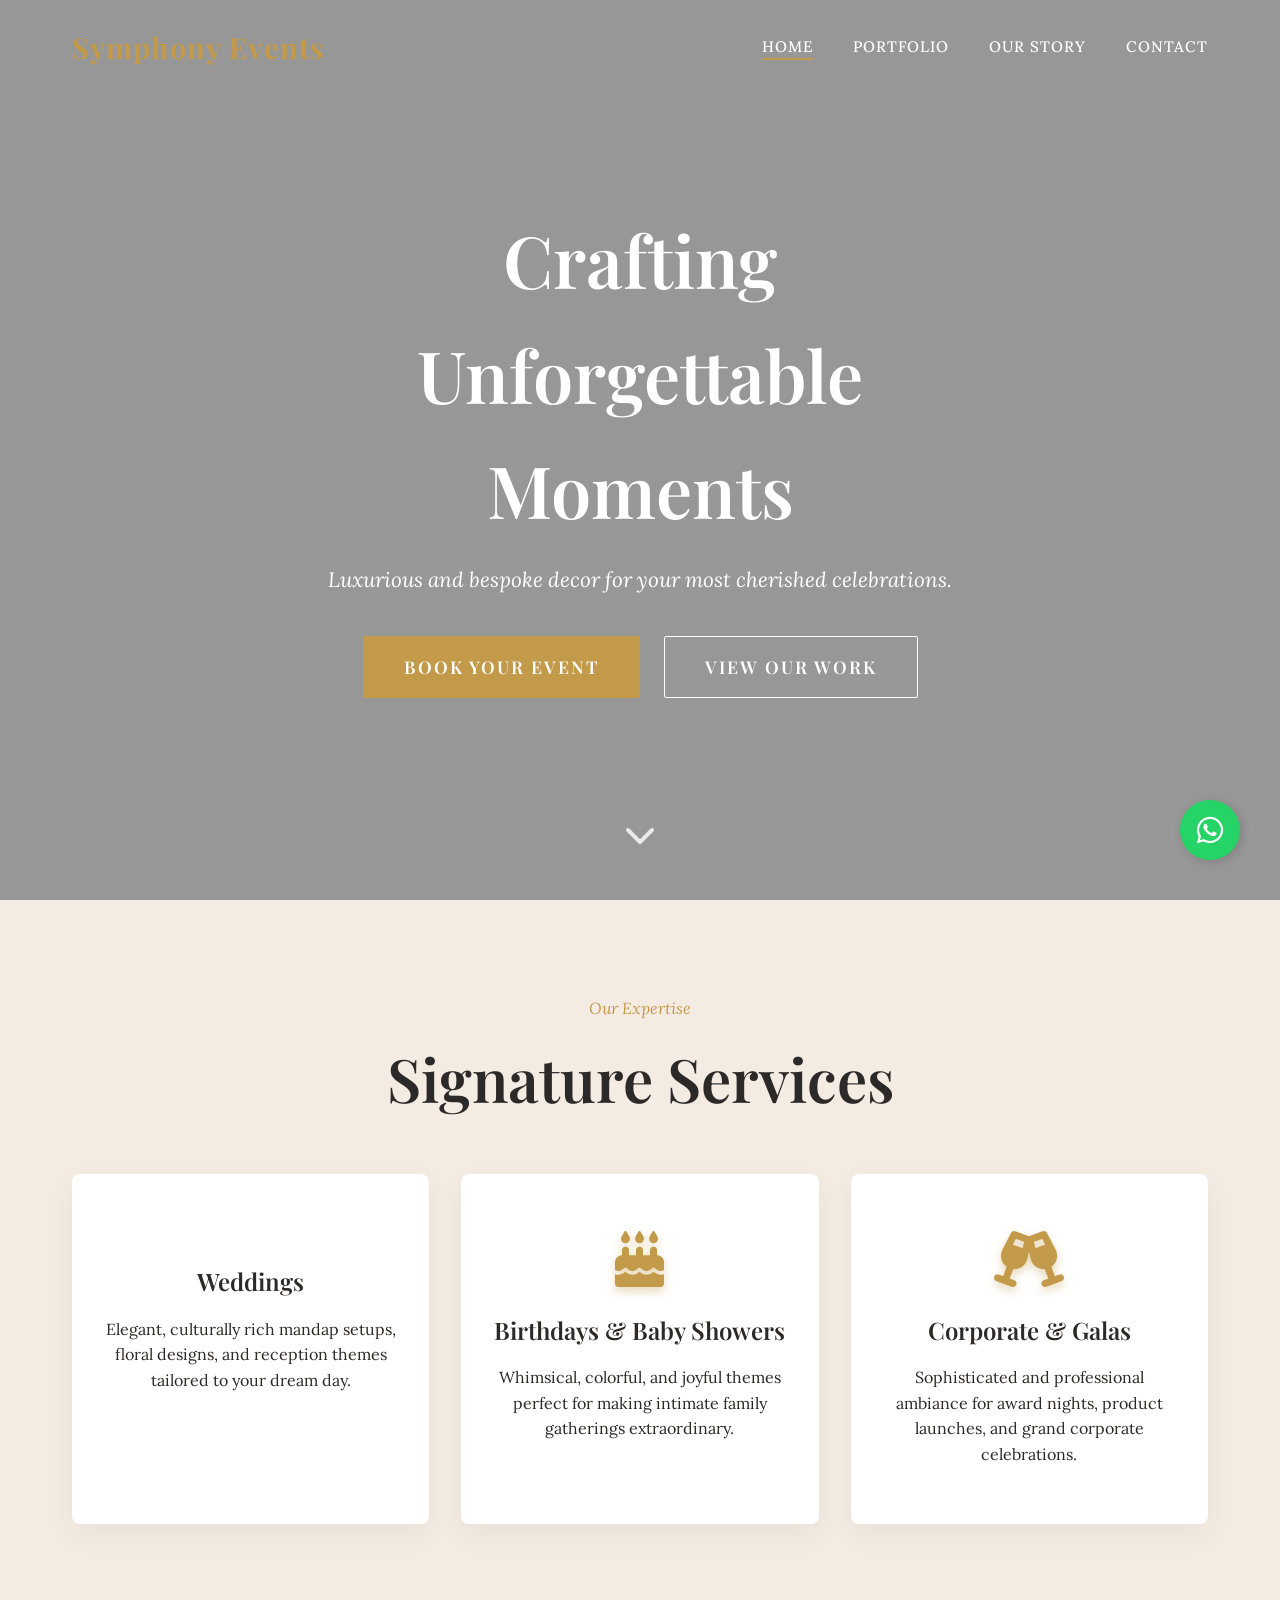
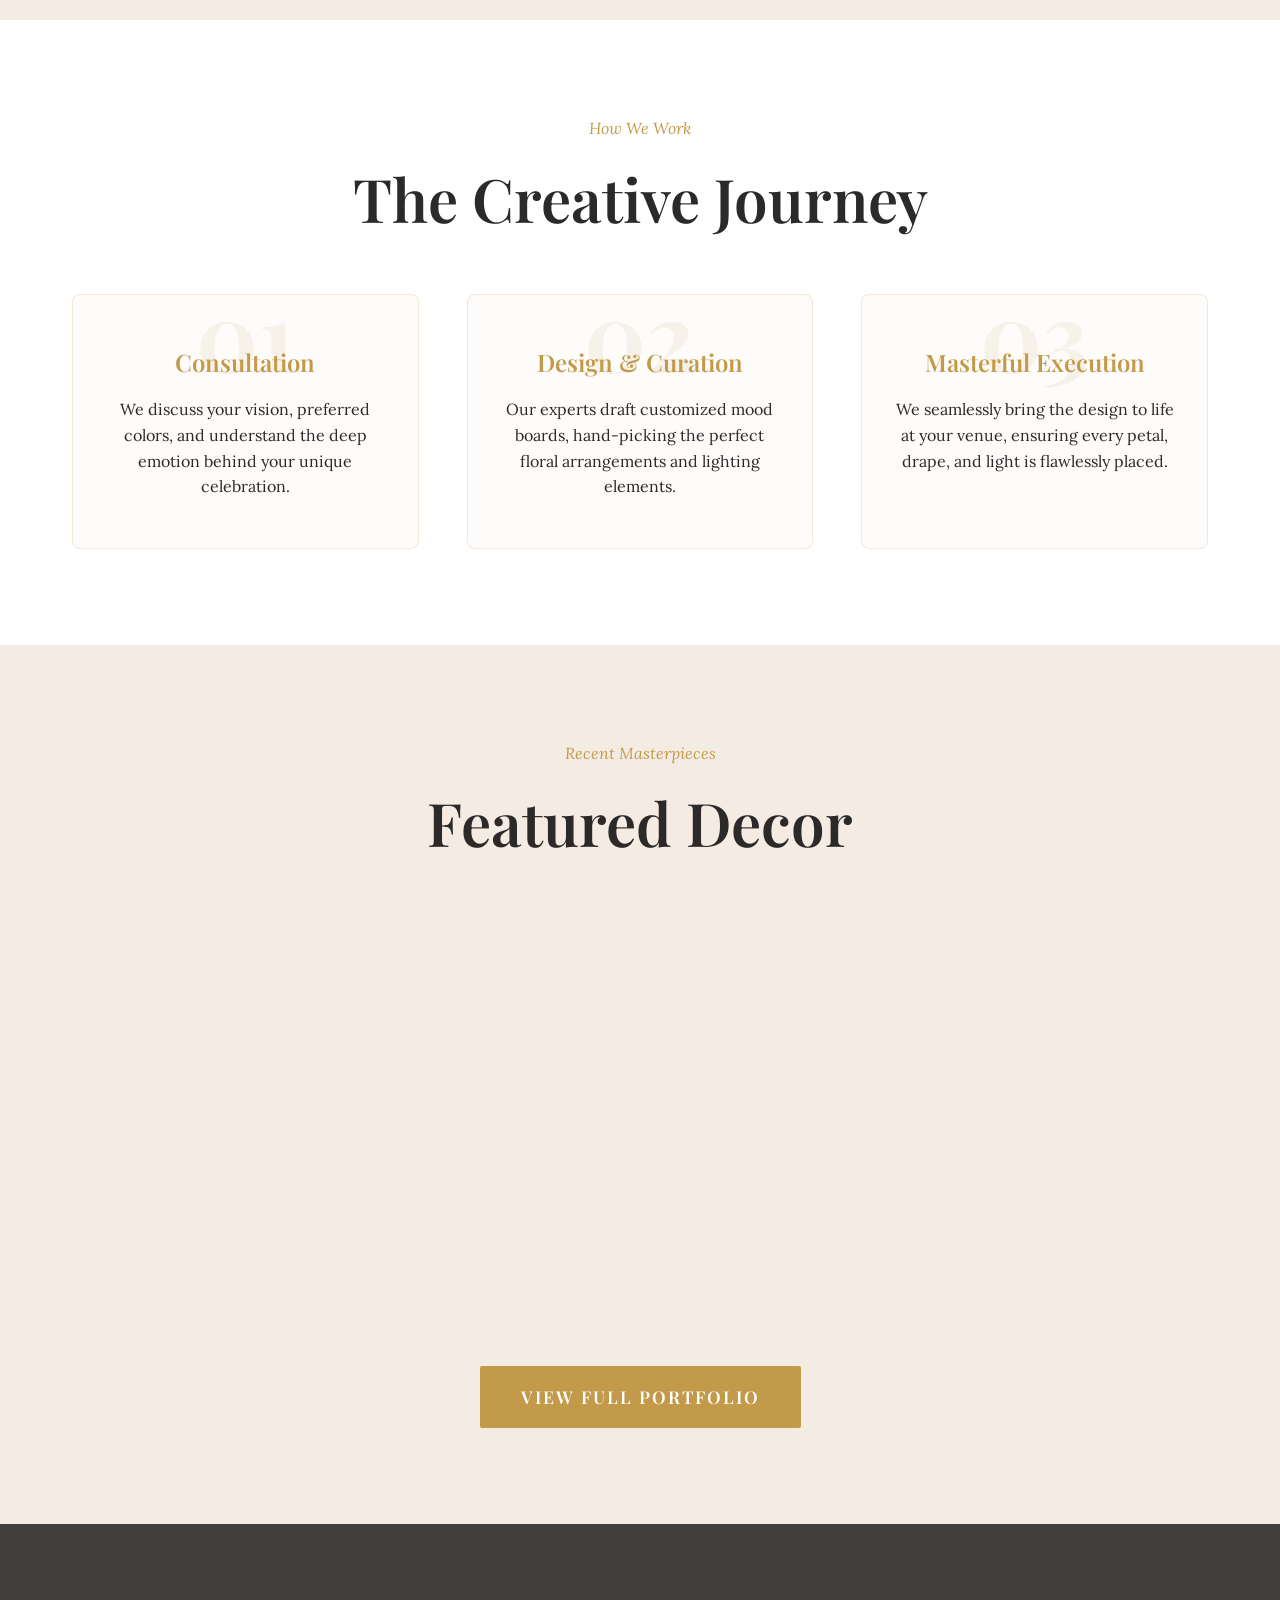
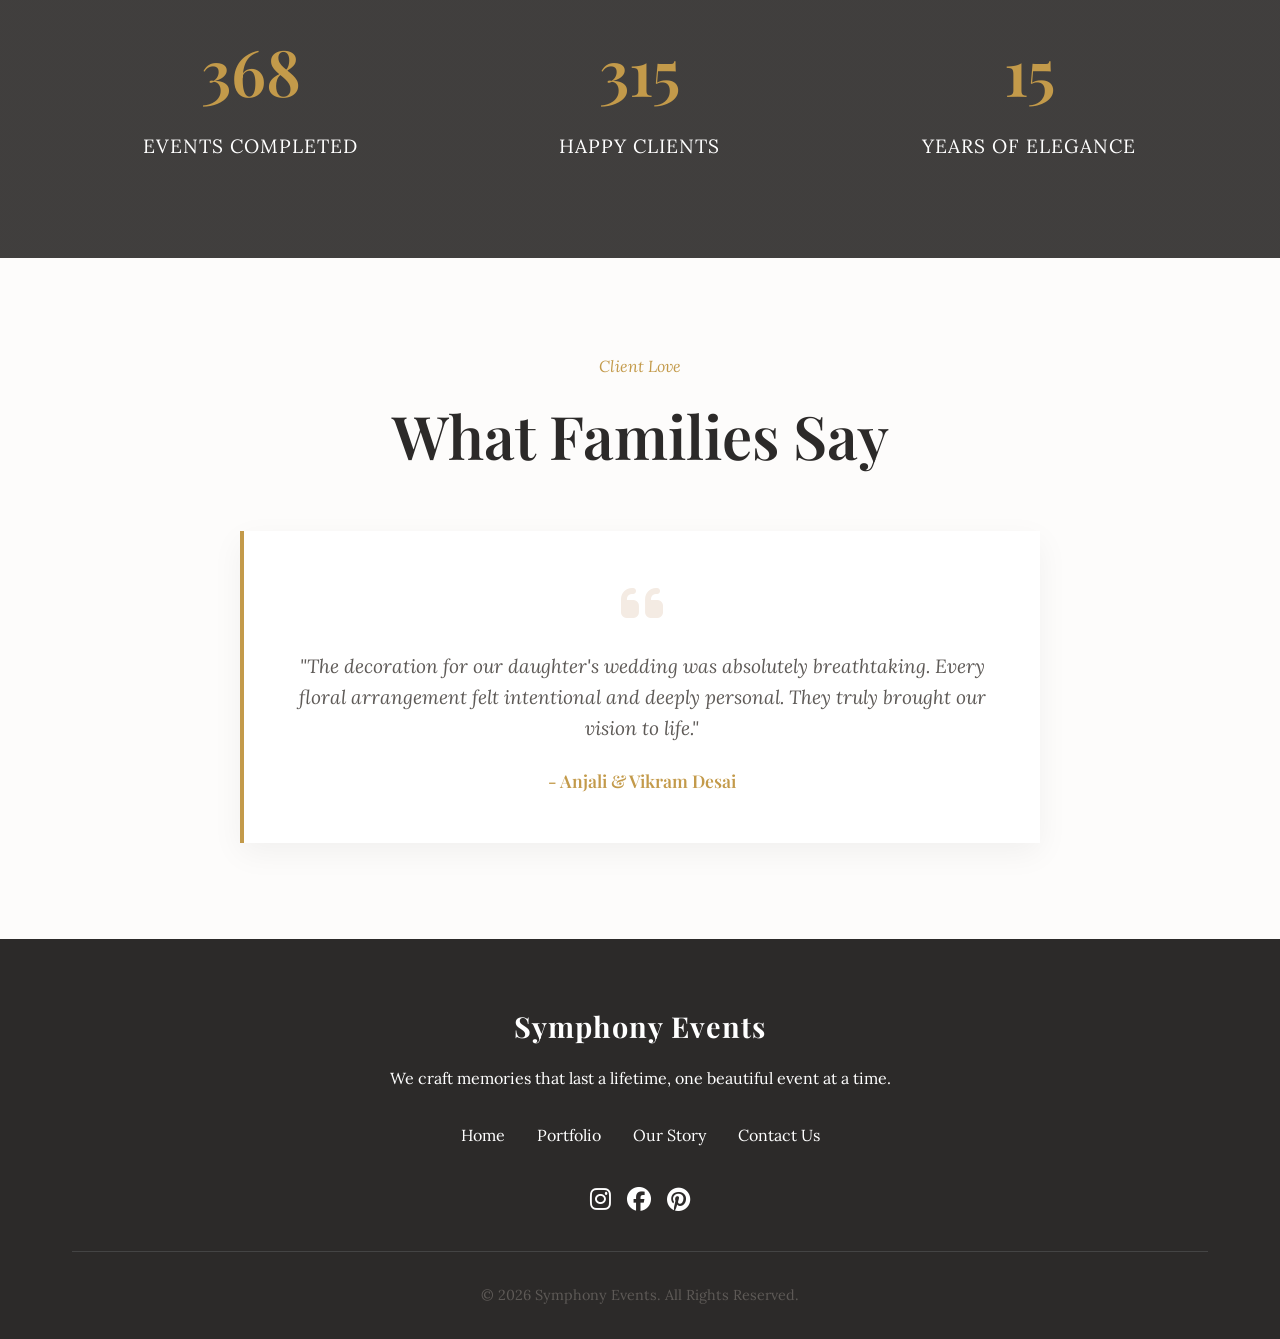
==== index.html @ c61a239b "Initial commit: Set up premium event decor website" ====
<!DOCTYPE html>
<html lang="en">
<head>
    <meta charset="UTF-8">
    <meta name="viewport" content="width=device-width, initial-scale=1.0">
    <meta name="description" content="Premium event decoration for weddings, birthdays, and corporate events. Let us create unforgettable memories.">
    <title>Symphony Events | Premium Decorations</title>
    <link rel="stylesheet" href="https://cdnjs.cloudflare.com/ajax/libs/font-awesome/6.4.0/css/all.min.css">
    <link rel="stylesheet" href="styles.css">
</head>
<body>

    <!-- Navigation -->
    <header>
        <div class="nav-container">
            <a href="index.html" class="logo">Symphony Events</a>
            <ul class="nav-links">
                <li><a href="index.html" class="active">Home</a></li>
                <li><a href="portfolio.html">Portfolio</a></li>
                <li><a href="about.html">Our Story</a></li>
                <li><a href="contact.html">Contact</a></li>
            </ul>
            <button class="mobile-menu-btn" aria-label="Toggle Menu">
                <i class="fas fa-bars"></i>
            </button>
        </div>
    </header>

    <!-- Hero Section -->
    <section class="hero" id="home">
        <div class="hero-content">
            <h1 class="hero-title">Crafting Unforgettable Moments</h1>
            <p class="hero-subtitle">Luxurious and bespoke decor for your most cherished celebrations.</p>
            <div class="hero-btns">
                <a href="contact.html" class="btn btn-primary">Book Your Event</a>
                <a href="portfolio.html" class="btn btn-outline" style="border-color: white; color: white;">View Our Work</a>
            </div>
        </div>
        <div class="scroll-down">
            <i class="fas fa-chevron-down"></i>
        </div>
    </section>

    <!-- Services Highlights -->
    <section class="section services">
        <div class="container">
            <div class="section-title">
                <span>Our Expertise</span>
                <h2>Signature Services</h2>
            </div>
            
            <div class="services-grid">
                <div class="service-card">
                    <i class="fas fa-rings service-icon"></i>
                    <h3>Weddings</h3>
                    <p>Elegant, culturally rich mandap setups, floral designs, and reception themes tailored to your dream day.</p>
                </div>
                <div class="service-card">
                    <i class="fas fa-birthday-cake service-icon"></i>
                    <h3>Birthdays & Baby Showers</h3>
                    <p>Whimsical, colorful, and joyful themes perfect for making intimate family gatherings extraordinary.</p>
                </div>
                <div class="service-card">
                    <i class="fas fa-glass-cheers service-icon"></i>
                    <h3>Corporate & Galas</h3>
                    <p>Sophisticated and professional ambiance for award nights, product launches, and grand corporate celebrations.</p>
                </div>
            </div>
        </div>
    </section>

    <!-- Our Process -->
    <section class="section" style="background-color: var(--white);">
        <div class="container">
            <div class="section-title">
                <span>How We Work</span>
                <h2>The Creative Journey</h2>
            </div>
            <div class="process-grid">
                <div class="process-step fade-in">
                    <div class="step-num">01</div>
                    <div class="step-content">
                        <h3>Consultation</h3>
                        <p>We discuss your vision, preferred colors, and understand the deep emotion behind your unique celebration.</p>
                    </div>
                </div>
                <div class="process-step fade-in" style="transition-delay: 0.2s;">
                    <div class="step-num">02</div>
                    <div class="step-content">
                        <h3>Design & Curation</h3>
                        <p>Our experts draft customized mood boards, hand-picking the perfect floral arrangements and lighting elements.</p>
                    </div>
                </div>
                <div class="process-step fade-in" style="transition-delay: 0.4s;">
                    <div class="step-num">03</div>
                    <div class="step-content">
                        <h3>Masterful Execution</h3>
                        <p>We seamlessly bring the design to life at your venue, ensuring every petal, drape, and light is flawlessly placed.</p>
                    </div>
                </div>
            </div>
        </div>
    </section>

    <!-- Featured Work Preview -->
    <section class="section" style="background-color: var(--secondary-peach);">
        <div class="container">
            <div class="section-title">
                <span>Recent Masterpieces</span>
                <h2>Featured Decor</h2>
            </div>
            <div class="featured-grid">
                <div class="featured-img-wrap fade-in">
                    <img src="https://images.unsplash.com/photo-1511795409834-ef04bbd61622?auto=format&fit=crop&q=80&w=800" alt="Wedding" class="featured-img">
                </div>
                <div class="featured-img-wrap fade-in" style="transition-delay: 0.2s;">
                    <img src="https://images.unsplash.com/photo-1464366400600-7168b8af9bc3?auto=format&fit=crop&q=80&w=800" alt="Reception" class="featured-img">
                </div>
                <div class="featured-img-wrap fade-in" style="transition-delay: 0.4s;">
                    <img src="https://images.unsplash.com/photo-1530103862676-de8892bf30fa?auto=format&fit=crop&q=80&w=800" alt="Birthday" class="featured-img">
                </div>
            </div>
            <div style="text-align: center; margin-top: 3rem;">
                <a href="portfolio.html" class="btn btn-primary fade-in">View Full Portfolio</a>
            </div>
        </div>
    </section>

    <!-- Trust Stats -->
    <section class="section stats">
        <div class="container stats-grid">
            <div class="stat-item">
                <h3 class="counter" data-target="1520">0</h3>
                <p>Events Completed</p>
            </div>
            <div class="stat-item">
                <h3 class="counter" data-target="1250">0</h3>
                <p>Happy Clients</p>
            </div>
            <div class="stat-item">
                <h3 class="counter" data-target="15">0</h3>
                <p>Years of Elegance</p>
            </div>
        </div>
    </section>

    <!-- Testimonials -->
    <section class="section testimonials">
        <div class="container">
            <div class="section-title">
                <span>Client Love</span>
                <h2>What Families Say</h2>
            </div>
            <div class="testimonial-card">
                <i class="fas fa-quote-left quote-icon"></i>
                <p class="testimonial-text">"The decoration for our daughter's wedding was absolutely breathtaking. Every floral arrangement felt intentional and deeply personal. They truly brought our vision to life."</p>
                <div class="testimonial-author">- Anjali & Vikram Desai</div>
            </div>
        </div>
    </section>

    <!-- Floating WhatsApp Setup -->
    <!-- Injected via scripts.js -->

    <!-- Footer -->
    <footer>
        <div class="container">
            <a href="index.html" class="logo">Symphony Events</a>
            <p>We craft memories that last a lifetime, one beautiful event at a time.</p>
            <div class="footer-links">
                <a href="index.html">Home</a>
                <a href="portfolio.html">Portfolio</a>
                <a href="about.html">Our Story</a>
                <a href="contact.html">Contact Us</a>
            </div>
            <div class="social-icons" style="margin-bottom: 2rem; font-size: 1.5rem; display:flex; gap: 1rem; justify-content:center;">
                <a href="#"><i class="fab fa-instagram"></i></a>
                <a href="#"><i class="fab fa-facebook"></i></a>
                <a href="#"><i class="fab fa-pinterest"></i></a>
            </div>
            <div class="copyright">
                &copy; <script>document.write(new Date().getFullYear())</script> Symphony Events. All Rights Reserved.
            </div>
        </div>
    </footer>

    <script src="scripts.js"></script>
</body>
</html>
---- styles.css ----
@import url('https://fonts.googleapis.com/css2?family=Lora:ital,wght@0,400;0,500;0,600;1,400&family=Playfair+Display:ital,wght@0,400;0,600;0,700;1,400;1,600&display=swap');

:root {
  --primary-gold: #c39a4a;
  --primary-gold-hover: #b2883c;
  --secondary-peach: #f4ebe3;
  --bg-color: #fdfcfb;
  --text-dark: #2c2a29;
  --text-muted: #5e5a57;
  --white: #ffffff;
  --whatsapp: #25D366;
  --shadow: 0 10px 30px rgba(0, 0, 0, 0.05);
  --shadow-hover: 0 15px 40px rgba(195, 154, 74, 0.15);
  --transition: all 0.4s ease;
}

* {
  margin: 0;
  padding: 0;
  box-sizing: border-box;
}

body {
  font-family: 'Lora', serif;
  background-color: var(--bg-color);
  color: var(--text-dark);
  line-height: 1.6;
  overflow-x: hidden;
}

h1, h2, h3, h4, h5, h6 {
  font-family: 'Playfair Display', serif;
  font-weight: 600;
  color: var(--text-dark);
}

a {
  text-decoration: none;
  color: inherit;
  transition: var(--transition);
}

.container {
  max-width: 1200px;
  margin: 0 auto;
  padding: 0 2rem;
}

/* Base UI Elements */
.btn {
  display: inline-block;
  padding: 1rem 2.5rem;
  font-family: 'Playfair Display', serif;
  font-size: 1.1rem;
  font-weight: 600;
  text-transform: uppercase;
  letter-spacing: 2px;
  border-radius: 2px;
  border: 1px solid transparent;
  cursor: pointer;
  transition: var(--transition);
}

.btn-primary {
  background-color: var(--primary-gold);
  color: var(--white);
}

.btn-primary:hover {
  background-color: transparent;
  border-color: var(--primary-gold);
  color: var(--primary-gold);
  box-shadow: 0 0 20px rgba(195, 154, 74, 0.4);
}

.btn-outline {
  background-color: transparent;
  border-color: var(--primary-gold);
  color: var(--primary-gold);
}

.btn-outline:hover {
  background-color: var(--primary-gold);
  color: var(--white);
}

.section {
  padding: 6rem 0;
}

.section-title {
  text-align: center;
  font-size: 2.5rem;
  margin-bottom: 3rem;
  color: var(--text-dark);
}

.section-title span {
  display: block;
  font-family: 'Lora', serif;
  font-size: 1rem;
  font-style: italic;
  color: var(--primary-gold);
  margin-bottom: 0.5rem;
  font-weight: 400;
}

/* Header */
header {
  position: absolute;
  top: 0;
  left: 0;
  width: 100%;
  padding: 1.5rem 0;
  z-index: 100;
  transition: var(--transition);
  color: var(--white);
}

header.scrolled {
  position: fixed;
  background-color: rgba(255, 255, 255, 0.95);
  backdrop-filter: blur(10px);
  -webkit-backdrop-filter: blur(10px);
  box-shadow: 0 4px 30px rgba(0, 0, 0, 0.05);
  padding: 1rem 0;
  border-bottom: 1px solid rgba(255,255,255,0.3);
  color: var(--text-dark);
}

.nav-container {
  display: flex;
  justify-content: space-between;
  align-items: center;
  max-width: 1200px;
  margin: 0 auto;
  padding: 0 2rem;
}

.logo {
  font-family: 'Playfair Display', serif;
  font-size: 1.8rem;
  font-weight: 700;
  color: var(--primary-gold);
  letter-spacing: 1px;
}

.nav-links {
  display: flex;
  gap: 2.5rem;
  list-style: none;
}

.nav-links a {
  font-size: 0.95rem;
  font-weight: 500;
  text-transform: uppercase;
  letter-spacing: 1px;
  position: relative;
}

.nav-links a::after {
  content: '';
  position: absolute;
  width: 0;
  height: 2px;
  bottom: -4px;
  left: 0;
  background-color: var(--primary-gold);
  transition: width 0.3s;
}

.nav-links a:hover::after, .nav-links a.active::after {
  width: 100%;
}

.mobile-menu-btn {
  display: none;
  font-size: 1.5rem;
  background: none;
  border: none;
  color: inherit;
  cursor: pointer;
}

/* Hero Section */
.hero {
  height: 100vh;
  min-height: 600px;
  background: linear-gradient(rgba(0,0,0,0.4), rgba(0,0,0,0.4)), url('https://images.unsplash.com/photo-1511795409834-ef04bbd61622?auto=format&fit=crop&q=80&w=2000') center/cover;
  background-attachment: fixed;
  display: flex;
  align-items: center;
  justify-content: center;
  text-align: center;
  color: var(--white);
  position: relative;
}

.hero-content {
  max-width: 800px;
  padding: 0 2rem;
}

h1.hero-title {
  font-size: 4.5rem;
  color: var(--white);
  margin-bottom: 1rem;
  animation: fadeUp 1s ease 0.2s both;
}

.hero-subtitle {
  font-size: 1.3rem;
  font-style: italic;
  margin-bottom: 2.5rem;
  font-weight: 300;
  animation: fadeUp 1s ease 0.4s both;
}

.hero-btns {
  display: flex;
  gap: 1.5rem;
  justify-content: center;
  animation: fadeUp 1s ease 0.6s both;
}

/* Scroll Arrow */
.scroll-down {
  position: absolute;
  bottom: 40px;
  left: 50%;
  transform: translateX(-50%);
  color: var(--white);
  font-size: 2rem;
  animation: bounce 2s infinite;
  opacity: 0.8;
  cursor: pointer;
}

@keyframes bounce {
  0%, 20%, 50%, 80%, 100% { transform: translateY(0) translateX(-50%); }
  40% { transform: translateY(-20px) translateX(-50%); }
  60% { transform: translateY(-10px) translateX(-50%); }
}

/* Services */
.services {
  background-color: var(--secondary-peach);
}

.services-grid {
  display: grid;
  grid-template-columns: repeat(auto-fit, minmax(300px, 1fr));
  gap: 2rem;
  margin-top: 3rem;
}

.service-card {
  background: var(--white);
  padding: 3.5rem 2rem;
  text-align: center;
  border-radius: 8px;
  border: 1px solid transparent;
  box-shadow: var(--shadow);
  transition: var(--transition);
}

.service-card:hover {
  transform: translateY(-15px);
  box-shadow: 0 20px 40px rgba(195, 154, 74, 0.15);
  border: 1px solid rgba(195, 154, 74, 0.3);
}

.service-icon {
  font-size: 3.5rem;
  color: var(--primary-gold);
  margin-bottom: 1.5rem;
  text-shadow: 0 4px 10px rgba(195, 154, 74, 0.4);
  transition: transform 0.4s ease;
}

.service-card:hover .service-icon {
  transform: scale(1.1);
}

.service-card h3 {
  font-size: 1.5rem;
  margin-bottom: 1rem;
}

/* Process Section */
.process-grid {
  display: grid;
  grid-template-columns: repeat(auto-fit, minmax(280px, 1fr));
  gap: 3rem;
}

.process-step {
  text-align: center;
  position: relative;
  padding: 3rem 2rem;
  border: 1px solid rgba(195, 154, 74, 0.2);
  border-radius: 8px;
  background: var(--bg-color);
  transition: var(--transition);
}

.process-step:hover {
  box-shadow: 0 15px 30px rgba(195, 154, 74, 0.1);
  transform: translateY(-5px);
}

.step-num {
  font-size: 6rem;
  font-family: 'Playfair Display', serif;
  color: rgba(195, 154, 74, 0.1);
  position: absolute;
  top: -10px;
  left: 50%;
  transform: translateX(-50%);
  font-weight: 700;
  line-height: 1;
}

.step-content {
  position: relative;
  z-index: 1;
}

.step-content h3 {
  font-size: 1.5rem;
  color: var(--primary-gold);
  margin-bottom: 1rem;
}

/* Featured Preview */
.featured-grid {
  display: grid;
  grid-template-columns: repeat(3, 1fr);
  gap: 2rem;
  height: 400px;
}

.featured-img-wrap {
  overflow: hidden;
  border-radius: 8px;
  box-shadow: var(--shadow);
  height: 100%;
}

.featured-img {
  width: 100%;
  height: 100%;
  object-fit: cover;
  transition: transform 0.6s ease;
}

.featured-img-wrap:hover .featured-img {
  transform: scale(1.08);
}


/* Stats Section */
.stats {
  background: linear-gradient(rgba(44,42,41,0.9), rgba(44,42,41,0.9)), url('https://images.unsplash.com/photo-1519225421980-715cb0215aed?auto=format&fit=crop&q=80&w=2000') fixed center/cover;
  color: var(--white);
}

.stats-grid {
  display: grid;
  grid-template-columns: repeat(3, 1fr);
  gap: 2rem;
  text-align: center;
}

.stat-item h3 {
  font-size: 4rem;
  color: var(--primary-gold);
  margin-bottom: 0.5rem;
}

.stat-item p {
  font-size: 1.2rem;
  text-transform: uppercase;
  letter-spacing: 1px;
}

/* Testimonials */
.testimonials {
  background-color: var(--bg-color);
}

.testimonial-card {
  max-width: 800px;
  margin: 0 auto;
  text-align: center;
  padding: 3rem;
  background: var(--white);
  box-shadow: var(--shadow);
  border-left: 4px solid var(--primary-gold);
}

.quote-icon {
  font-size: 3rem;
  color: var(--secondary-peach);
  margin-bottom: 1.5rem;
}

.testimonial-text {
  font-size: 1.2rem;
  font-style: italic;
  margin-bottom: 1.5rem;
  color: var(--text-muted);
}

.testimonial-author {
  font-family: 'Playfair Display', serif;
  font-weight: 600;
  font-size: 1.1rem;
  color: var(--primary-gold);
}

/* Page Header (for other pages) */
.page-header {
  height: 40vh;
  min-height: 300px;
  background: linear-gradient(rgba(0,0,0,0.5), rgba(0,0,0,0.5)), url('https://images.unsplash.com/photo-1464366400600-7168b8af9bc3?auto=format&fit=crop&q=80&w=2000') center/cover;
  display: flex;
  align-items: center;
  justify-content: center;
  text-align: center;
  margin-bottom: 4rem;
}

.page-header h1 {
  font-size: 3.5rem;
  color: var(--white);
}

/* Portfolio Filters */
.portfolio-filters {
  display: flex;
  justify-content: center;
  flex-wrap: wrap;
  gap: 1rem;
  margin-bottom: 3rem;
}

.filter-btn {
  padding: 0.5rem 1.5rem;
  background: none;
  border: 1px solid var(--primary-gold);
  color: var(--primary-gold);
  border-radius: 30px;
  cursor: pointer;
  transition: var(--transition);
  font-family: 'Lora', serif;
}

.filter-btn.active, .filter-btn:hover {
  background: var(--primary-gold);
  color: var(--white);
}

/* Portfolio Grid */
.portfolio-grid {
  display: grid;
  grid-template-columns: repeat(auto-fill, minmax(300px, 1fr));
  gap: 2rem;
}

.portfolio-item {
  position: relative;
  overflow: hidden;
  border-radius: 4px;
  box-shadow: var(--shadow);
  background: var(--white);
}

.portfolio-img {
  width: 100%;
  height: 250px;
  object-fit: cover;
  transition: transform 0.6s ease;
}

.portfolio-item:hover .portfolio-img {
  transform: scale(1.05);
}

.portfolio-info {
  padding: 1.5rem;
  text-align: center;
}

.portfolio-category {
  font-size: 0.8rem;
  color: var(--primary-gold);
  text-transform: uppercase;
  letter-spacing: 1px;
  margin-bottom: 0.5rem;
  display: block;
}

.portfolio-title {
  font-size: 1.3rem;
  margin-bottom: 0.5rem;
}

.portfolio-desc {
  font-size: 0.95rem;
  color: var(--text-muted);
}

.portfolio-item[style*="display: none"] {
    animation: fadeOut 0.3s forwards;
}

/* About Page */
.about-section {
  display: grid;
  grid-template-columns: 1fr 1fr;
  gap: 4rem;
  align-items: center;
}

.about-img-wrap {
  position: relative;
}

.about-img {
  width: 100%;
  height: 600px;
  object-fit: cover;
  border-radius: 4px;
  box-shadow: var(--shadow);
}

.about-img-wrap::before {
  content: '';
  position: absolute;
  top: -20px;
  left: -20px;
  width: 100%;
  height: 100%;
  border: 2px solid var(--primary-gold);
  border-radius: 4px;
  z-index: -1;
}

.about-content h2 {
  font-size: 2.5rem;
  margin-bottom: 1.5rem;
}

.about-content h2 span {
  color: var(--primary-gold);
}

.about-content p {
  color: var(--text-muted);
  font-size: 1.1rem;
  margin-bottom: 1.5rem;
}

/* Contact Page */
.contact-container {
  display: grid;
  grid-template-columns: 1fr 2fr;
  gap: 4rem;
}

.contact-info {
  background: var(--secondary-peach);
  padding: 3rem;
  border-radius: 4px;
}

.contact-item {
  margin-bottom: 2rem;
}

.contact-item h4 {
  font-size: 1.2rem;
  margin-bottom: 0.5rem;
  color: var(--primary-gold);
}

.contact-item p {
  color: var(--text-muted);
}

.contact-form {
  background: var(--white);
  padding: 3rem;
  border-radius: 4px;
  box-shadow: var(--shadow);
}

.form-group {
  margin-bottom: 1.5rem;
}

.form-row {
  display: grid;
  grid-template-columns: 1fr 1fr;
  gap: 1.5rem;
}

.form-control {
  width: 100%;
  padding: 1rem;
  border: 1px solid #e0e0e0;
  border-radius: 2px;
  font-family: 'Lora', serif;
  font-size: 1rem;
  transition: var(--transition);
  background: #fafafa;
}

.form-control:focus {
  outline: none;
  border-color: var(--primary-gold);
  background: var(--white);
}

textarea.form-control {
  height: 150px;
  resize: vertical;
}

/* Floating WhatsApp */
.whatsapp-float {
  position: fixed;
  width: 60px;
  height: 60px;
  bottom: 40px;
  right: 40px;
  background-color: var(--whatsapp);
  color: #FFF;
  border-radius: 50px;
  text-align: center;
  font-size: 30px;
  box-shadow: 2px 2px 10px rgba(0,0,0,0.15);
  z-index: 1000;
  display: flex;
  align-items: center;
  justify-content: center;
  transition: transform 0.3s;
}

.whatsapp-float:hover {
  transform: scale(1.1);
  color: #FFF;
}

/* Animations */
.fade-in {
  opacity: 0;
  transform: translateY(30px);
  transition: opacity 0.8s ease, transform 0.8s ease;
}

.fade-in.visible {
  opacity: 1;
  transform: translateY(0);
}

@keyframes fadeUp {
  from {
    opacity: 0;
    transform: translateY(40px);
  }
  to {
    opacity: 1;
    transform: translateY(0);
  }
}

@keyframes fadeOut {
  from {opacity: 1;}
  to {opacity: 0;}
}

/* Footer */
footer {
  background: var(--text-dark);
  color: var(--white);
  padding: 4rem 0 2rem;
  text-align: center;
}

footer .logo {
  color: var(--white);
  margin-bottom: 1rem;
  display: inline-block;
}

.footer-links {
  margin: 2rem 0;
  display: flex;
  justify-content: center;
  gap: 2rem;
  flex-wrap: wrap;
}

.footer-links a:hover {
  color: var(--primary-gold);
}

.copyright {
  color: var(--text-muted);
  font-size: 0.9rem;
  border-top: 1px solid #444;
  padding-top: 2rem;
}

/* Mobile Responsiveness */
@media (max-width: 900px) {
  .about-section {
    grid-template-columns: 1fr;
  }
  
  .contact-container {
    grid-template-columns: 1fr;
  }
}

@media (max-width: 768px) {
  .nav-links {
    position: fixed;
    top: 70px;
    left: -100%;
    width: 100%;
    height: calc(100vh - 70px);
    background: var(--white);
    flex-direction: column;
    align-items: center;
    justify-content: center;
    transition: left 0.4s ease;
    box-shadow: 0 10px 10px rgba(0,0,0,0.05);
  }
  
  .nav-links.active {
    left: 0;
  }
  
  .mobile-menu-btn {
    display: block;
  }
  
  h1.hero-title {
    font-size: 3rem;
  }
  
  .stats-grid {
    grid-template-columns: 1fr;
  }
  
  .form-row {
    grid-template-columns: 1fr;
  }

  .featured-grid {
    grid-template-columns: 1fr;
    height: auto;
  }

  .featured-img-wrap {
    height: 300px;
  }
}
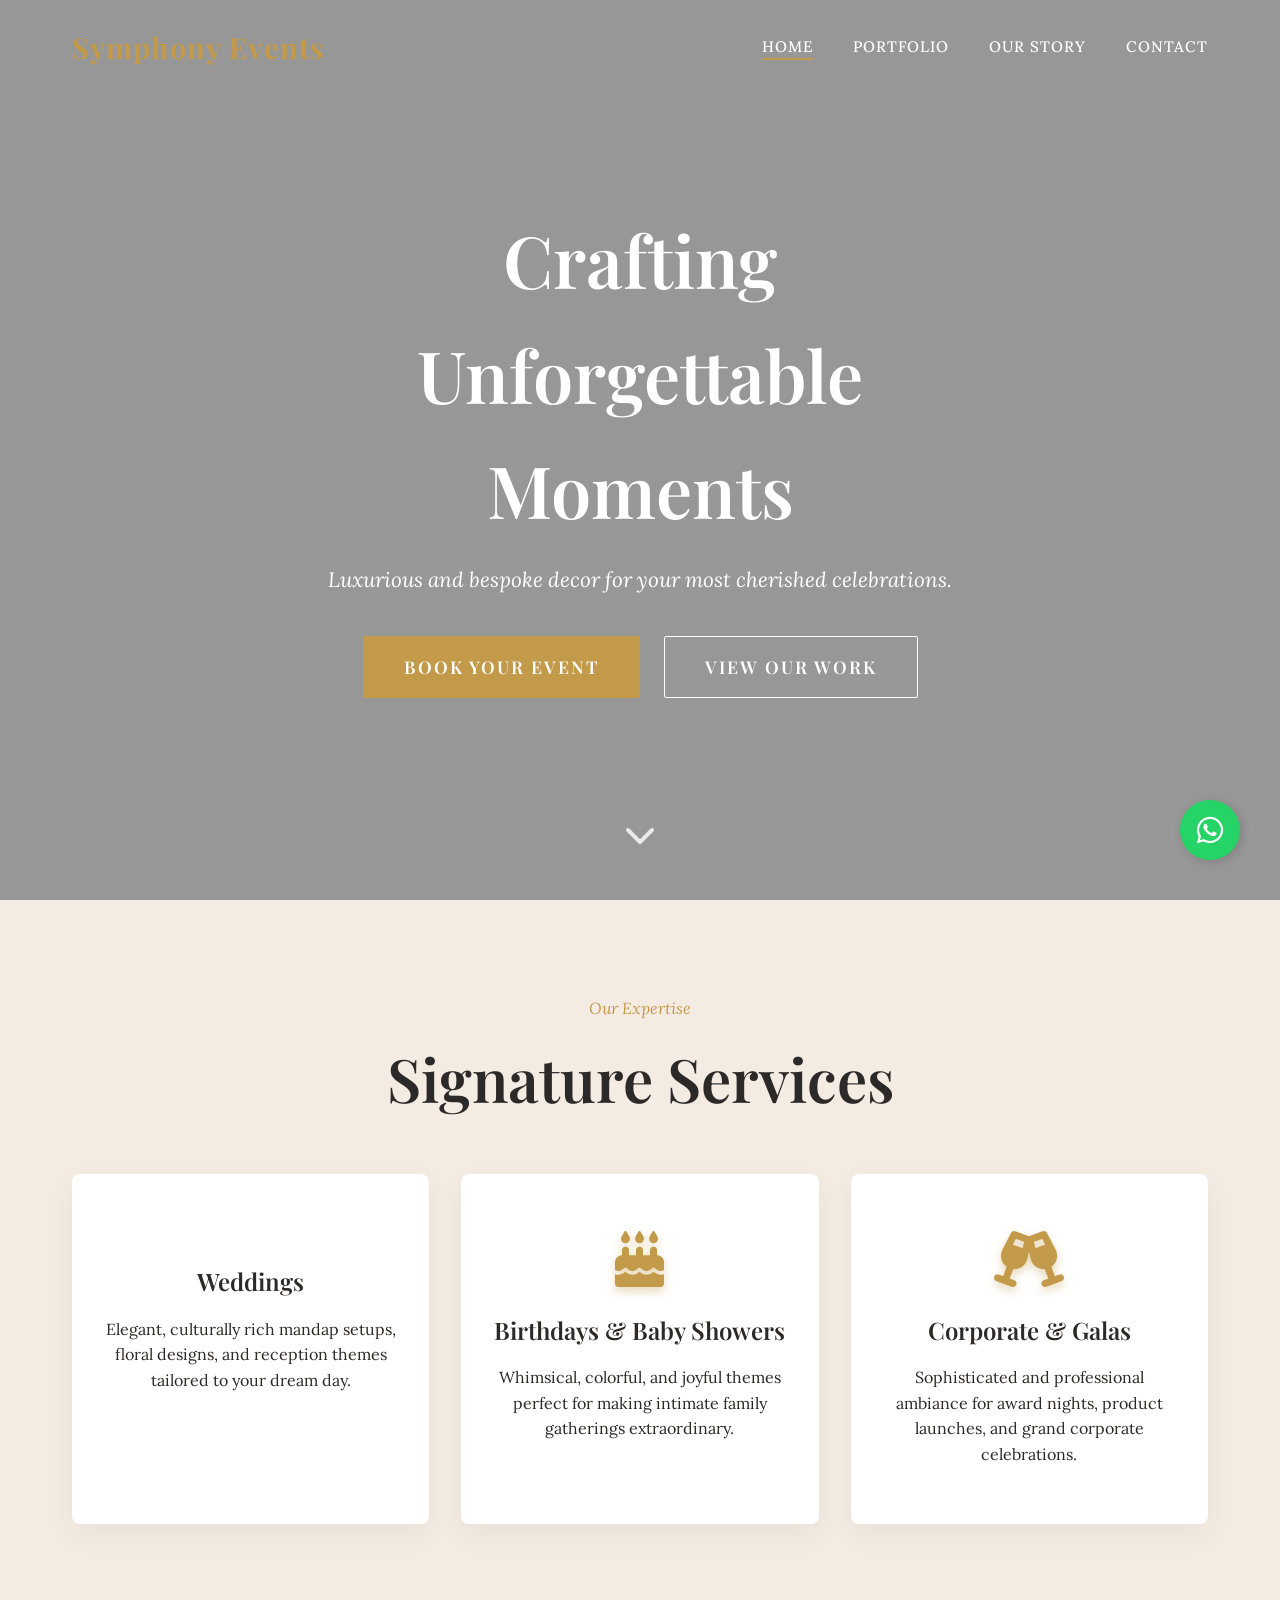
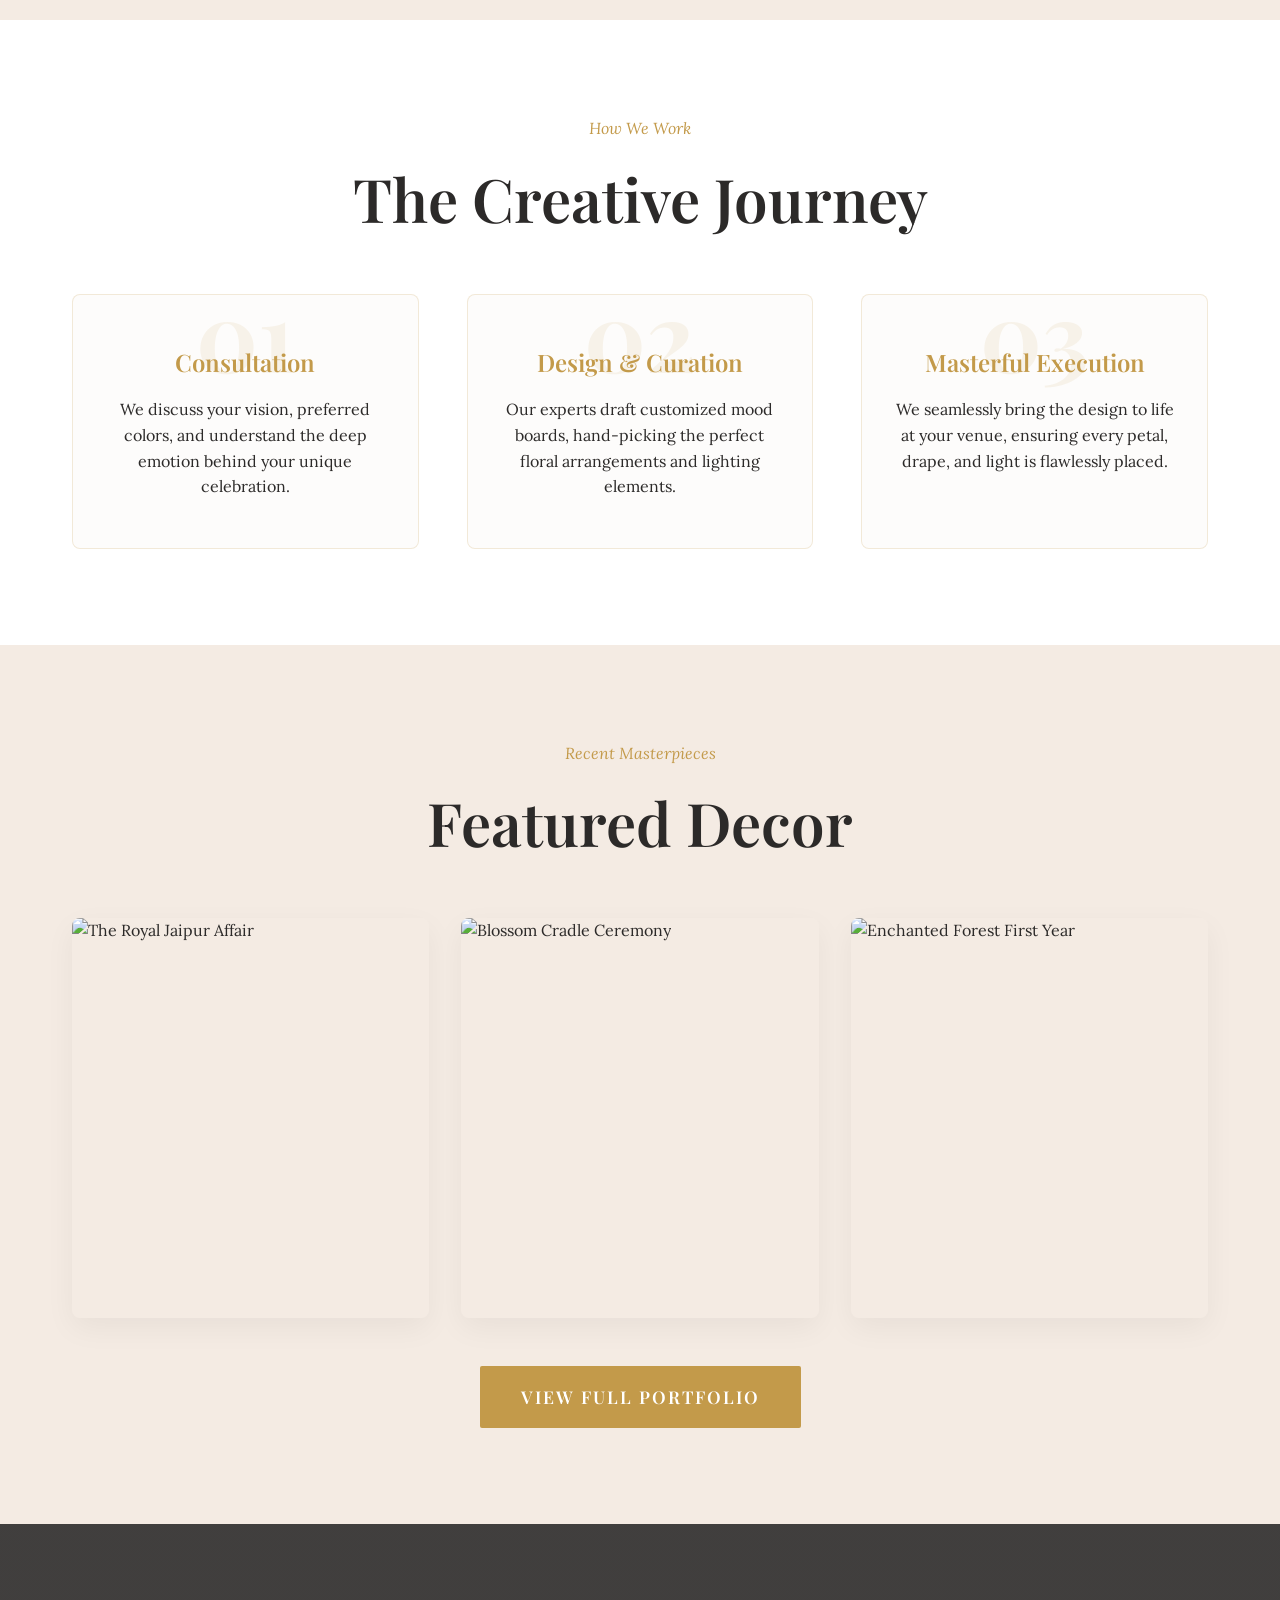
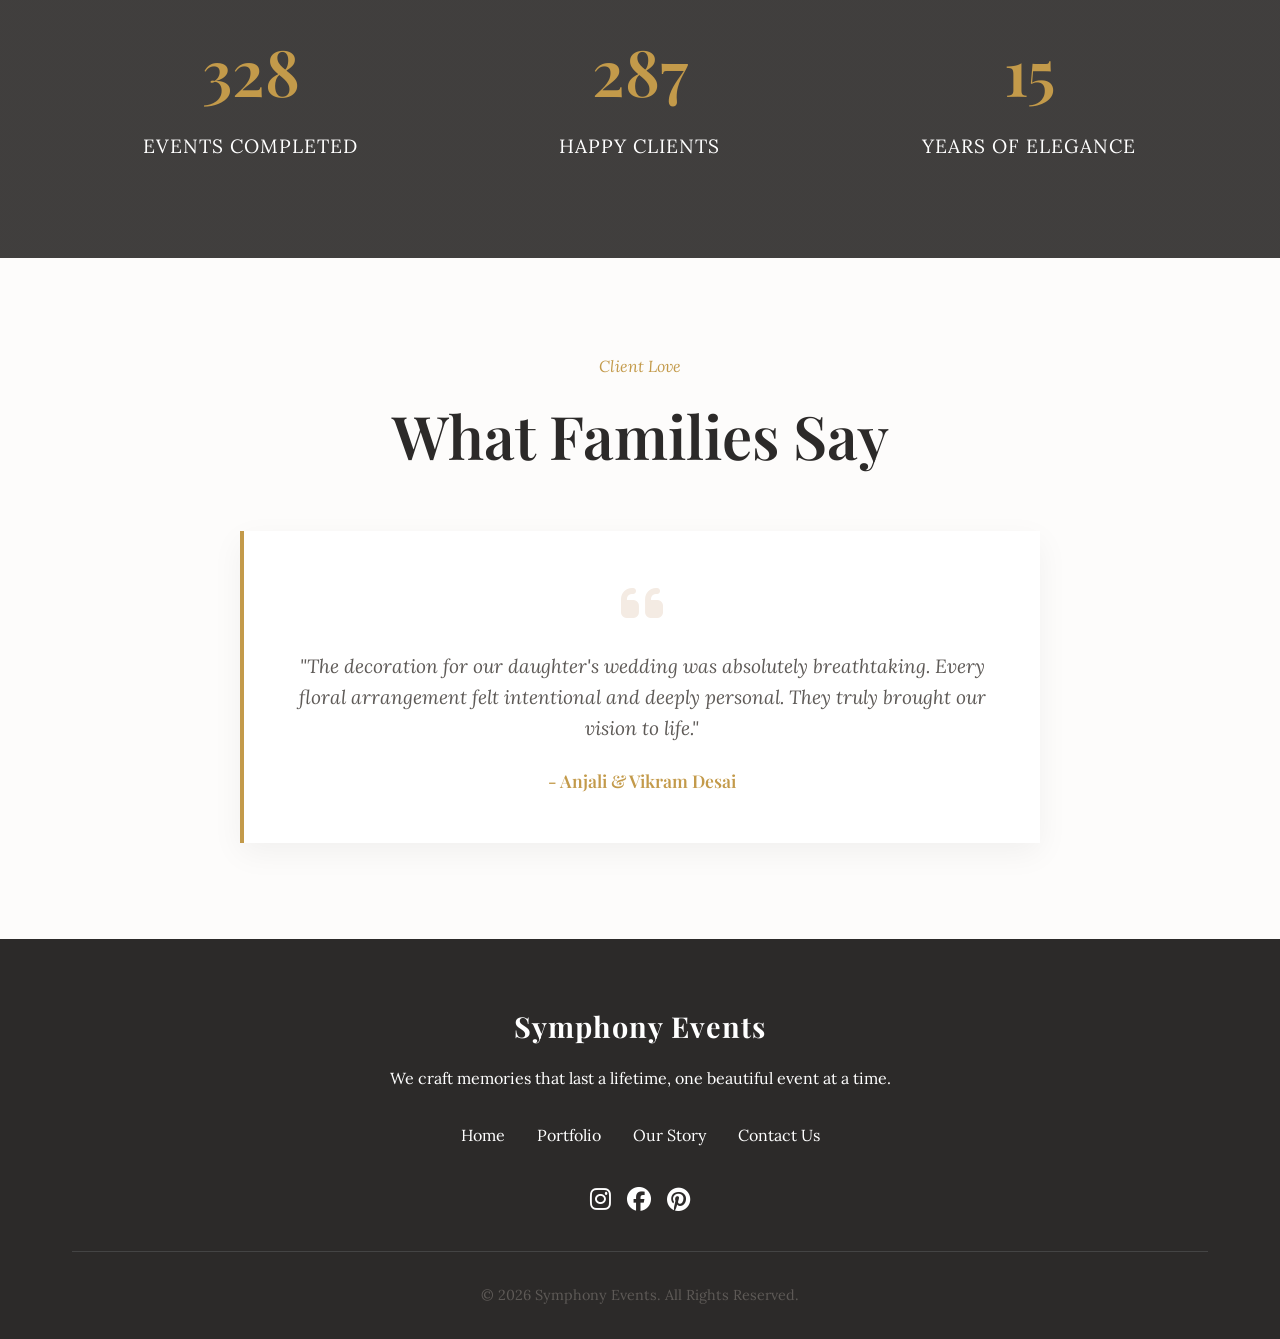
==== commit 8011415c: "commit-1" ====
--- a/index.html
+++ b/index.html
@@ -8,7 +8,7 @@
     <link rel="stylesheet" href="https://cdnjs.cloudflare.com/ajax/libs/font-awesome/6.4.0/css/all.min.css">
     <link rel="stylesheet" href="styles.css">
 </head>
-<body>
+<body data-page="index">
 
     <!-- Navigation -->
     <header>
@@ -185,5 +185,6 @@
     </footer>
 
     <script src="scripts.js"></script>
+    <script src="site-data.js"></script>
 </body>
 </html>
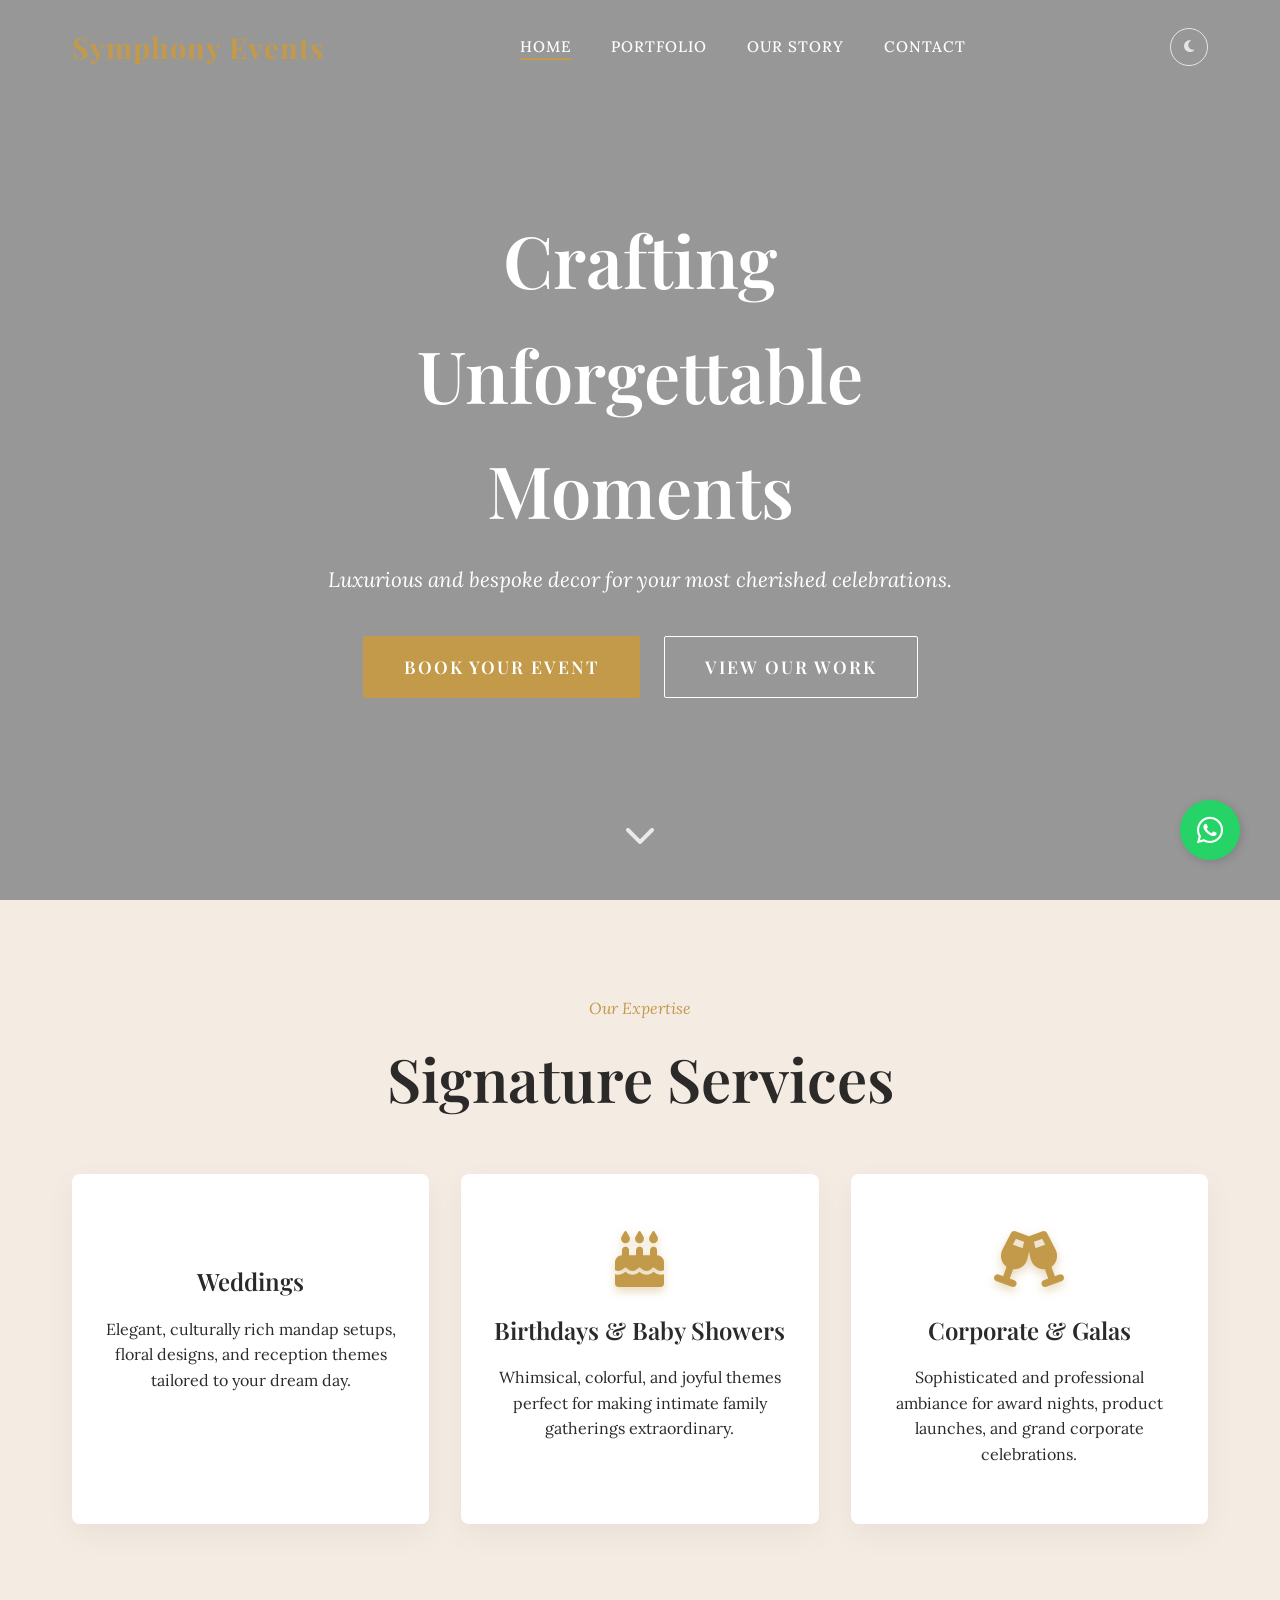
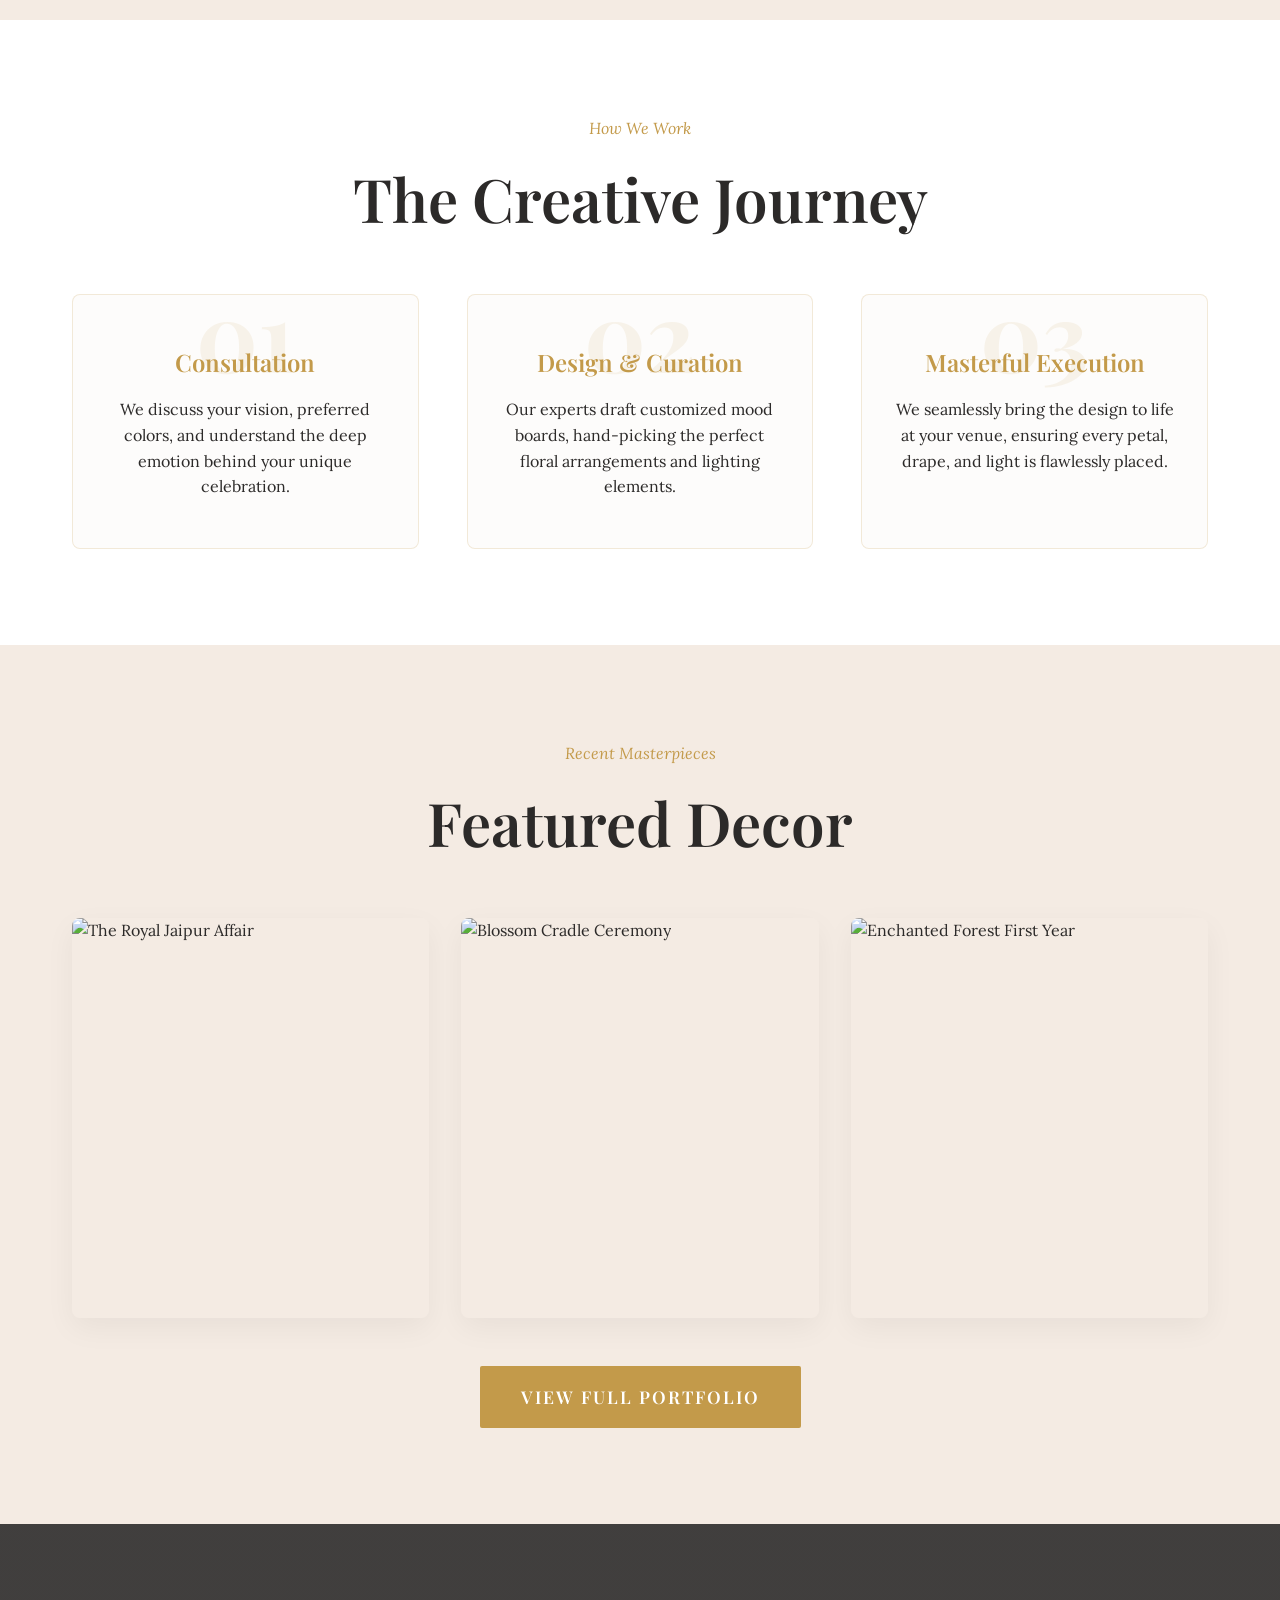
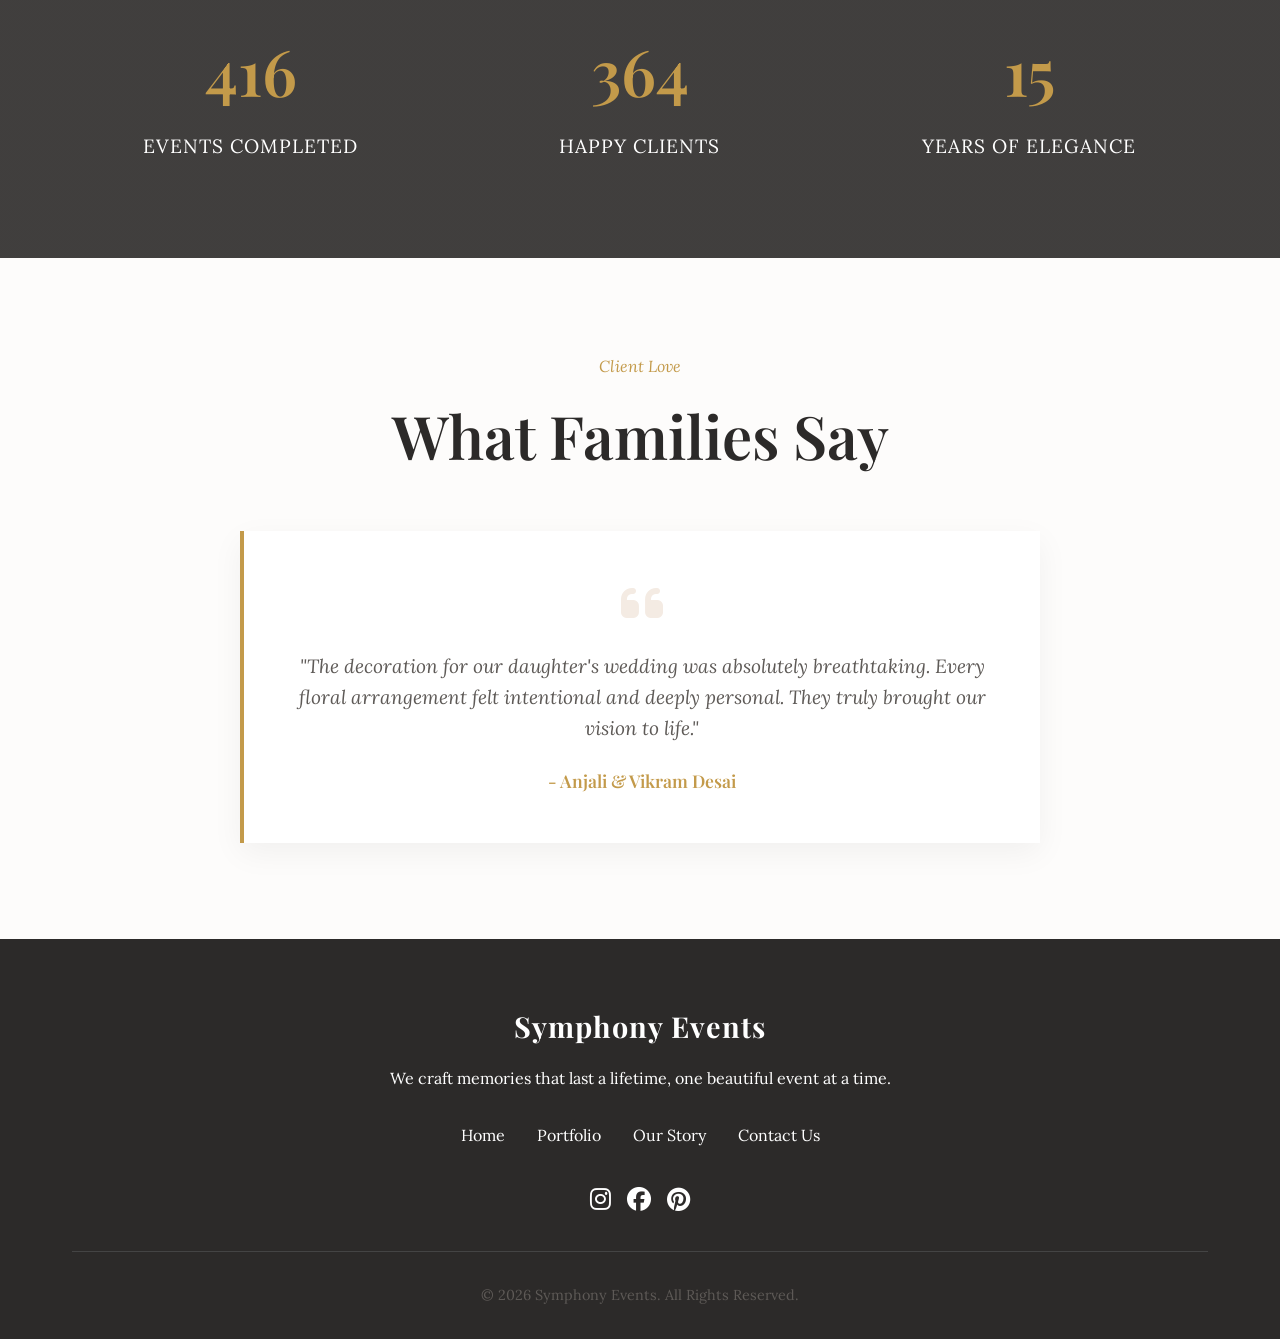
==== commit d88327c8: "Dark Mode added" ====
--- a/index.html
+++ b/index.html
@@ -2,11 +2,14 @@
 <html lang="en">
 <head>
     <meta charset="UTF-8">
+    <script>/* Anti-FOUC: apply saved theme before CSS renders */
+    (function(){var t=localStorage.getItem('se_theme');if(t)document.documentElement.setAttribute('data-theme',t);})();
+    </script>
     <meta name="viewport" content="width=device-width, initial-scale=1.0">
     <meta name="description" content="Premium event decoration for weddings, birthdays, and corporate events. Let us create unforgettable memories.">
     <title>Symphony Events | Premium Decorations</title>
     <link rel="stylesheet" href="https://cdnjs.cloudflare.com/ajax/libs/font-awesome/6.4.0/css/all.min.css">
-    <link rel="stylesheet" href="styles.css">
+    <link rel="stylesheet" href="styles.css?v=3">
 </head>
 <body data-page="index">
 
@@ -20,6 +23,9 @@
                 <li><a href="about.html">Our Story</a></li>
                 <li><a href="contact.html">Contact</a></li>
             </ul>
+            <button class="theme-toggle" id="theme-toggle" aria-label="Toggle Midnight Gala dark mode" title="Toggle dark mode">
+                <i class="fas fa-moon" id="theme-icon"></i>
+            </button>
             <button class="mobile-menu-btn" aria-label="Toggle Menu">
                 <i class="fas fa-bars"></i>
             </button>
@@ -184,7 +190,7 @@
         </div>
     </footer>
 
-    <script src="scripts.js"></script>
+    <script src="scripts.js?v=3"></script>
     <script src="site-data.js"></script>
 </body>
 </html>
--- a/styles.css
+++ b/styles.css
@@ -770,3 +770,398 @@
     height: 300px;
   }
 }
+
+/* ── Before / After Slider ─────────────────────────────── */
+.ba-section {
+  background: linear-gradient(rgba(44,42,41,0.96), rgba(44,42,41,0.96)),
+              url('https://images.unsplash.com/photo-1519225421980-715cb0215aed?auto=format&fit=crop&q=80&w=2000') fixed center/cover;
+}
+
+.ba-grid {
+  display: grid;
+  grid-template-columns: repeat(auto-fit, minmax(320px, 1fr));
+  gap: 2.5rem;
+  margin-top: 1rem;
+}
+
+.ba-card { display: flex; flex-direction: column; gap: 1rem; }
+
+.ba-card-label {
+  text-align: center;
+  font-family: 'Lora', serif;
+  font-style: italic;
+  font-size: 0.95rem;
+  color: rgba(255,255,255,0.55);
+}
+.ba-card-label strong {
+  font-style: normal;
+  font-family: 'Playfair Display', serif;
+  color: var(--primary-gold);
+  display: block;
+  font-size: 1.08rem;
+  margin-bottom: 0.15rem;
+}
+
+.ba-slider {
+  position: relative;
+  overflow: hidden;
+  border-radius: 8px;
+  cursor: ew-resize;
+  user-select: none;
+  -webkit-user-select: none;
+  padding-bottom: 75%; /* 4:3 ratio */
+  height: 0;
+  box-shadow: 0 20px 50px rgba(0,0,0,0.5);
+  touch-action: none;
+}
+
+.ba-img {
+  position: absolute;
+  top: 0;
+  left: 0;
+  width: 100%;
+  height: 100%;
+  object-fit: cover;
+  display: block;
+  pointer-events: none;
+}
+
+.ba-before {
+  clip-path: inset(0 50% 0 0);
+  z-index: 2;
+}
+
+.ba-after { z-index: 1; }
+
+.ba-label {
+  position: absolute;
+  top: 1rem;
+  z-index: 5;
+  background: rgba(0,0,0,0.55);
+  backdrop-filter: blur(4px);
+  -webkit-backdrop-filter: blur(4px);
+  color: #fff;
+  padding: 0.28rem 0.85rem;
+  border-radius: 99px;
+  font-size: 0.72rem;
+  font-family: 'Lora', serif;
+  font-weight: 600;
+  text-transform: uppercase;
+  letter-spacing: 0.06em;
+  pointer-events: none;
+}
+.ba-label-before { left: 1rem; border: 1px solid rgba(255,255,255,0.2); }
+.ba-label-after  { right: 1rem; background: rgba(195,154,74,0.85); border: 1px solid rgba(195,154,74,0.5); }
+
+.ba-handle {
+  position: absolute;
+  top: 0;
+  left: 50%;
+  height: 100%;
+  transform: translateX(-50%);
+  z-index: 10;
+  display: flex;
+  flex-direction: column;
+  align-items: center;
+  pointer-events: none;
+}
+
+.ba-line {
+  width: 2px;
+  flex: 1;
+  background: rgba(255,255,255,0.9);
+  box-shadow: 0 0 10px rgba(0,0,0,0.4);
+}
+
+.ba-btn {
+  position: absolute;
+  top: 50%;
+  transform: translateY(-50%);
+  width: 48px;
+  height: 48px;
+  border-radius: 50%;
+  background: #fff;
+  display: flex;
+  align-items: center;
+  justify-content: center;
+  box-shadow: 0 4px 20px rgba(0,0,0,0.35);
+  color: var(--primary-gold);
+  font-size: 1.1rem;
+  transition: transform 0.2s, box-shadow 0.2s;
+}
+.ba-slider:hover .ba-btn {
+  transform: translateY(-50%) scale(1.1);
+  box-shadow: 0 6px 28px rgba(195,154,74,0.4);
+}
+
+/* One-time hint nudge on load */
+.ba-slider.ba-hint .ba-before {
+  animation: baHint 1.5s ease 0.7s both;
+}
+.ba-slider.ba-hint .ba-handle {
+  animation: baHintHandle 1.5s ease 0.7s both;
+}
+
+@keyframes baHint {
+  0%   { clip-path: inset(0 50% 0 0); }
+  35%  { clip-path: inset(0 68% 0 0); }
+  70%  { clip-path: inset(0 32% 0 0); }
+  100% { clip-path: inset(0 50% 0 0); }
+}
+@keyframes baHintHandle {
+  0%   { left: 50%; }
+  35%  { left: 32%; }
+  70%  { left: 68%; }
+  100% { left: 50%; }
+}
+
+.ba-section .section-title   { color: #fff; }
+.ba-section .section-title span { color: var(--primary-gold); }
+
+@media (max-width: 768px) {
+  .ba-grid { grid-template-columns: 1fr; }
+}
+
+
+/* ═══════════════════════════════════════════════════════════
+   🌙  MIDNIGHT GALA — Dark Mode System
+   Toggle via [data-theme="dark"] on <html>
+   ═══════════════════════════════════════════════════════════ */
+
+/* ── 1. Theme-Aware CSS Variables ── */
+[data-theme="dark"] {
+  --primary-gold:       #c9a55a;
+  --primary-gold-hover: #d4b86a;
+  --secondary-peach:    #22222c;
+  --bg-color:           #1a1a1e;
+  --text-dark:          #ede9e2;
+  --text-muted:         #9c9390;
+  --shadow:             0 10px 30px rgba(0, 0, 0, 0.5);
+  --shadow-hover:       0 15px 40px rgba(201, 165, 90, 0.2);
+}
+
+/* ── 2. Smooth Theme Transition ── */
+html {
+  transition: background-color 0.35s ease, color 0.35s ease;
+}
+body,
+header,
+footer,
+.service-card,
+.process-step,
+.testimonial-card,
+.contact-form,
+.contact-info,
+.form-control,
+.portfolio-item,
+.filter-btn,
+.nav-links,
+.btn-outline,
+.about-img-wrap,
+.team-member {
+  transition: background-color 0.35s ease, color 0.35s ease,
+              border-color 0.35s ease, box-shadow 0.35s ease;
+}
+
+/* ── 3. Theme Toggle Button ── */
+.theme-toggle {
+  background: none;
+  border: 1.5px solid currentColor;
+  border-radius: 50%;
+  width: 38px;
+  height: 38px;
+  cursor: pointer;
+  display: flex;
+  align-items: center;
+  justify-content: center;
+  color: inherit;
+  font-size: 0.85rem;
+  opacity: 0.75;
+  flex-shrink: 0;
+  transition: all 0.35s ease;
+  margin-left: 0.5rem;
+}
+.theme-toggle:hover {
+  opacity: 1;
+  border-color: var(--primary-gold);
+  color: var(--primary-gold);
+  transform: rotate(20deg) scale(1.05);
+  box-shadow: 0 0 12px rgba(201,165,90,0.3);
+}
+/* Sun icon spins into view in dark mode */
+[data-theme="dark"] .theme-toggle {
+  border-color: rgba(237,233,226,0.4);
+  color: #ede9e2;
+}
+[data-theme="dark"] .theme-toggle:hover {
+  border-color: var(--primary-gold);
+  color: var(--primary-gold);
+}
+
+/* ── 4. Body & Global ── */
+[data-theme="dark"] body {
+  background-color: var(--bg-color);
+  color: var(--text-dark);
+}
+
+/* ── 5. Header / Nav ── */
+[data-theme="dark"] header.scrolled {
+  background-color: rgba(24, 24, 28, 0.97);
+  backdrop-filter: blur(12px);
+  -webkit-backdrop-filter: blur(12px);
+  border-bottom: 1px solid rgba(201,165,90,0.18);
+  box-shadow: 0 4px 24px rgba(0,0,0,0.4);
+}
+/* Mobile nav dropdown */
+@media (max-width: 768px) {
+  [data-theme="dark"] .nav-links {
+    background: #18181c;
+    border-top: 1px solid rgba(201,165,90,0.15);
+  }
+}
+[data-theme="dark"] .nav-links a {
+  color: var(--text-dark);
+}
+
+/* ── 6. Buttons ── */
+[data-theme="dark"] .btn-outline {
+  border-color: var(--primary-gold);
+  color: var(--primary-gold);
+}
+[data-theme="dark"] .btn-outline:hover {
+  background: var(--primary-gold);
+  color: #1a1a1e;
+}
+
+/* ── 7. Section Backgrounds ── */
+[data-theme="dark"] .services,
+[data-theme="dark"] .portfolio-section,
+[data-theme="dark"] .contact-section {
+  background: var(--bg-color);
+}
+[data-theme="dark"] .process,
+[data-theme="dark"] .testimonials {
+  background: var(--secondary-peach);
+}
+
+/* ── 8. Service Cards ── */
+[data-theme="dark"] .service-card {
+  background: #25252f;
+  border: 1px solid rgba(201,165,90,0.12);
+  box-shadow: 0 8px 30px rgba(0,0,0,0.35);
+}
+[data-theme="dark"] .service-card:hover {
+  border-color: rgba(201,165,90,0.35);
+  box-shadow: 0 16px 45px rgba(201,165,90,0.12);
+}
+[data-theme="dark"] .service-card .service-icon {
+  background: rgba(201,165,90,0.1);
+  border: 1px solid rgba(201,165,90,0.25);
+}
+[data-theme="dark"] .service-card .service-icon i {
+  color: var(--primary-gold);
+}
+
+/* ── 9. Process Steps ── */
+[data-theme="dark"] .process-step {
+  background: #25252f;
+  border-color: rgba(201,165,90,0.18);
+}
+
+/* ── 10. Portfolio Cards ── */
+[data-theme="dark"] .portfolio-item {
+  background: #25252f;
+  box-shadow: 0 8px 25px rgba(0,0,0,0.4);
+}
+[data-theme="dark"] .portfolio-item-info {
+  background: #25252f;
+  border-top: 1px solid rgba(201,165,90,0.15);
+}
+
+/* ── 11. Filter Buttons ── */
+[data-theme="dark"] .filter-btn {
+  background: #25252f;
+  border-color: rgba(201,165,90,0.25);
+  color: var(--text-muted);
+}
+[data-theme="dark"] .filter-btn.active,
+[data-theme="dark"] .filter-btn:hover {
+  background: var(--primary-gold);
+  border-color: var(--primary-gold);
+  color: #1a1a1e;
+}
+
+/* ── 12. Testimonials ── */
+[data-theme="dark"] .testimonial-card {
+  background: #25252f;
+  border: 1px solid rgba(201,165,90,0.12);
+}
+[data-theme="dark"] .testimonial-card .stars { color: #c9a55a; }
+
+/* ── 13. Contact Form & Sidebar ── */
+[data-theme="dark"] .contact-form {
+  background: #25252f;
+  box-shadow: 0 20px 50px rgba(0,0,0,0.45);
+}
+[data-theme="dark"] .contact-info {
+  background: #1e1e27;
+  border: 1px solid rgba(201,165,90,0.12);
+}
+[data-theme="dark"] .contact-info-item i {
+  color: var(--primary-gold);
+}
+[data-theme="dark"] .form-group label {
+  color: var(--text-muted);
+}
+[data-theme="dark"] .form-control {
+  background: #1a1a22;
+  border-color: #3a3a48;
+  color: var(--text-dark);
+}
+[data-theme="dark"] .form-control:focus {
+  background: #20202c;
+  border-color: var(--primary-gold);
+  box-shadow: 0 0 0 3px rgba(201,165,90,0.15);
+}
+[data-theme="dark"] .form-control::placeholder {
+  color: rgba(156,147,144,0.6);
+}
+
+/* ── 14. Footer ── */
+[data-theme="dark"] footer {
+  background: #111115;
+  border-top: 1px solid rgba(201,165,90,0.12);
+}
+[data-theme="dark"] .footer-links a,
+[data-theme="dark"] .footer-bottom p {
+  color: rgba(237,233,226,0.55);
+}
+[data-theme="dark"] .footer-links a:hover {
+  color: var(--primary-gold);
+}
+[data-theme="dark"] .social-links a {
+  background: rgba(201,165,90,0.1);
+  border: 1px solid rgba(201,165,90,0.25);
+  color: var(--text-dark);
+}
+[data-theme="dark"] .social-links a:hover {
+  background: var(--primary-gold);
+  color: #1a1a1e;
+}
+
+/* ── 15. About Page ── */
+[data-theme="dark"] .about-section { background: var(--bg-color); }
+[data-theme="dark"] .about-img-wrap::before {
+  border-color: rgba(201,165,90,0.45);
+}
+[data-theme="dark"] .values-section { background: var(--secondary-peach); }
+[data-theme="dark"] .value-item {
+  background: #25252f;
+  border: 1px solid rgba(201,165,90,0.12);
+}
+
+/* ── 16. Section Title Divider ── */
+[data-theme="dark"] .section-subtitle { color: var(--text-muted); }
+[data-theme="dark"] .title-divider span {
+  background: var(--bg-color);
+}
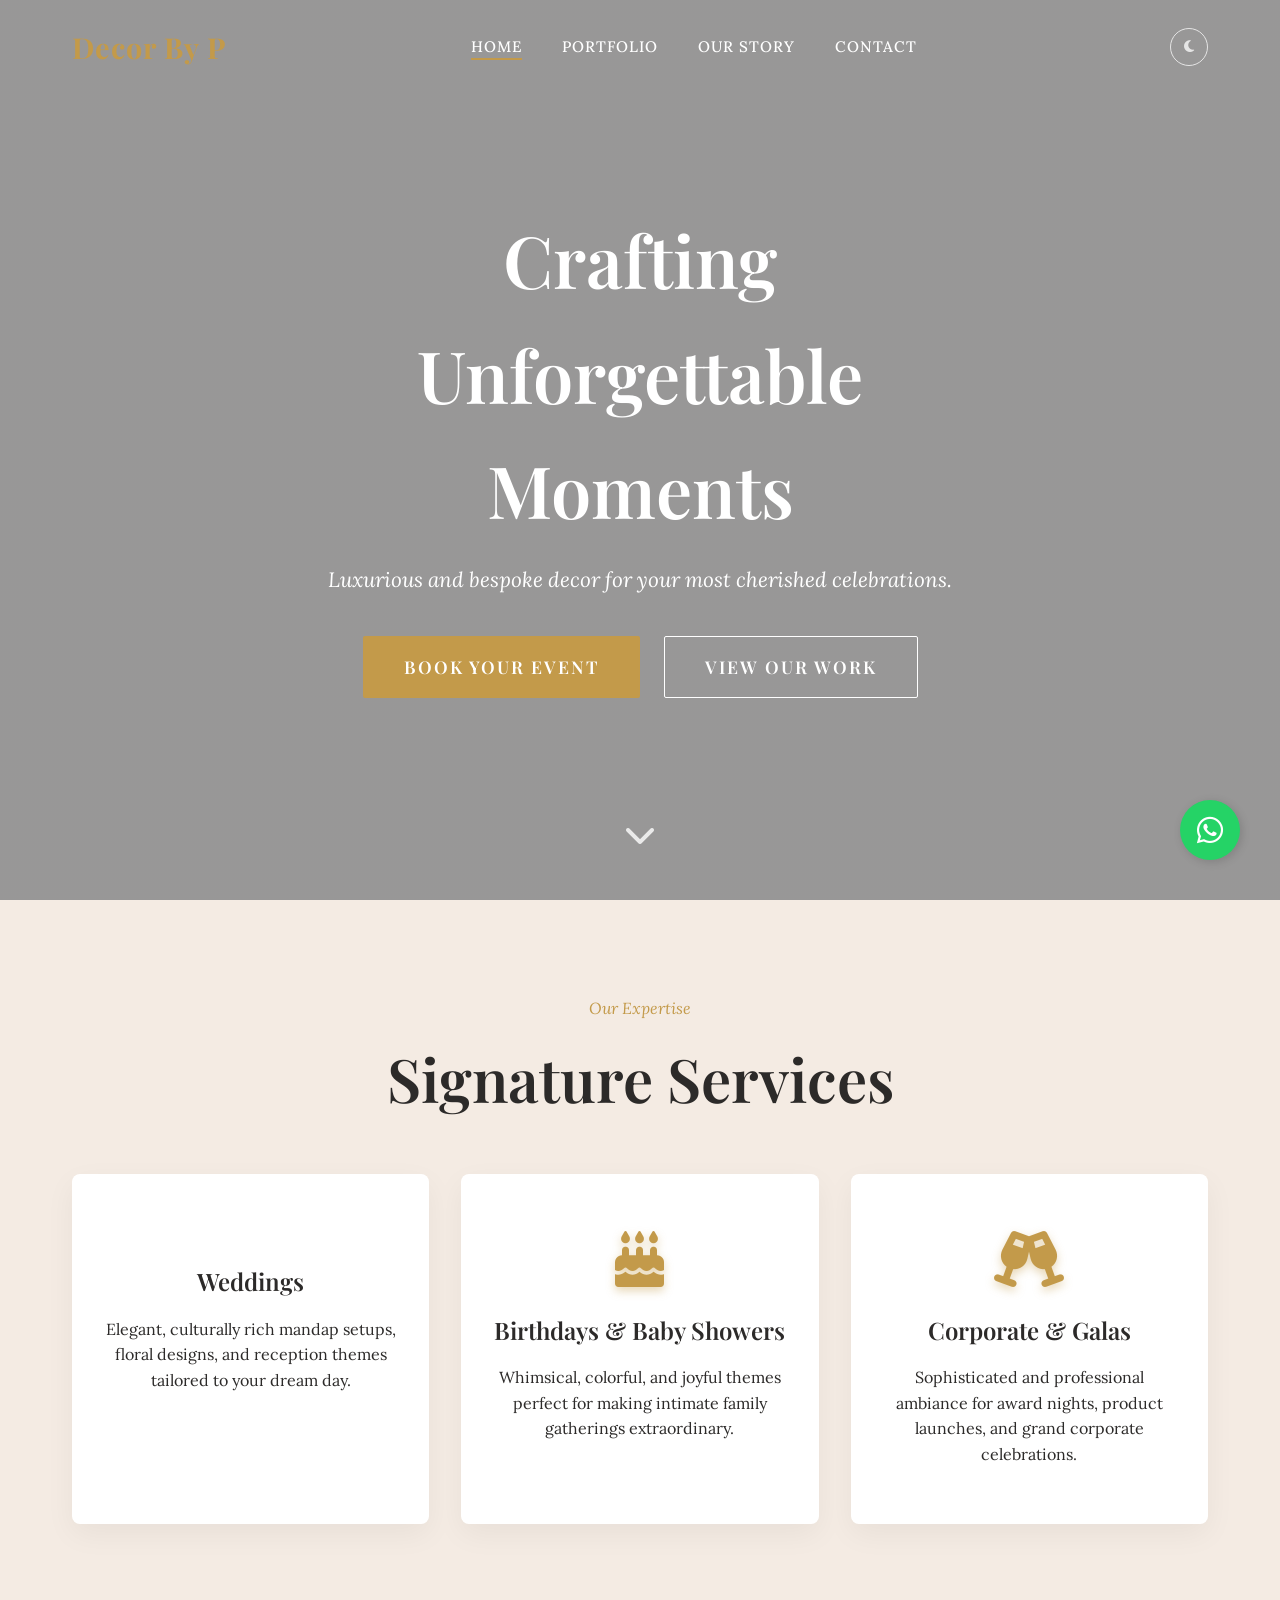
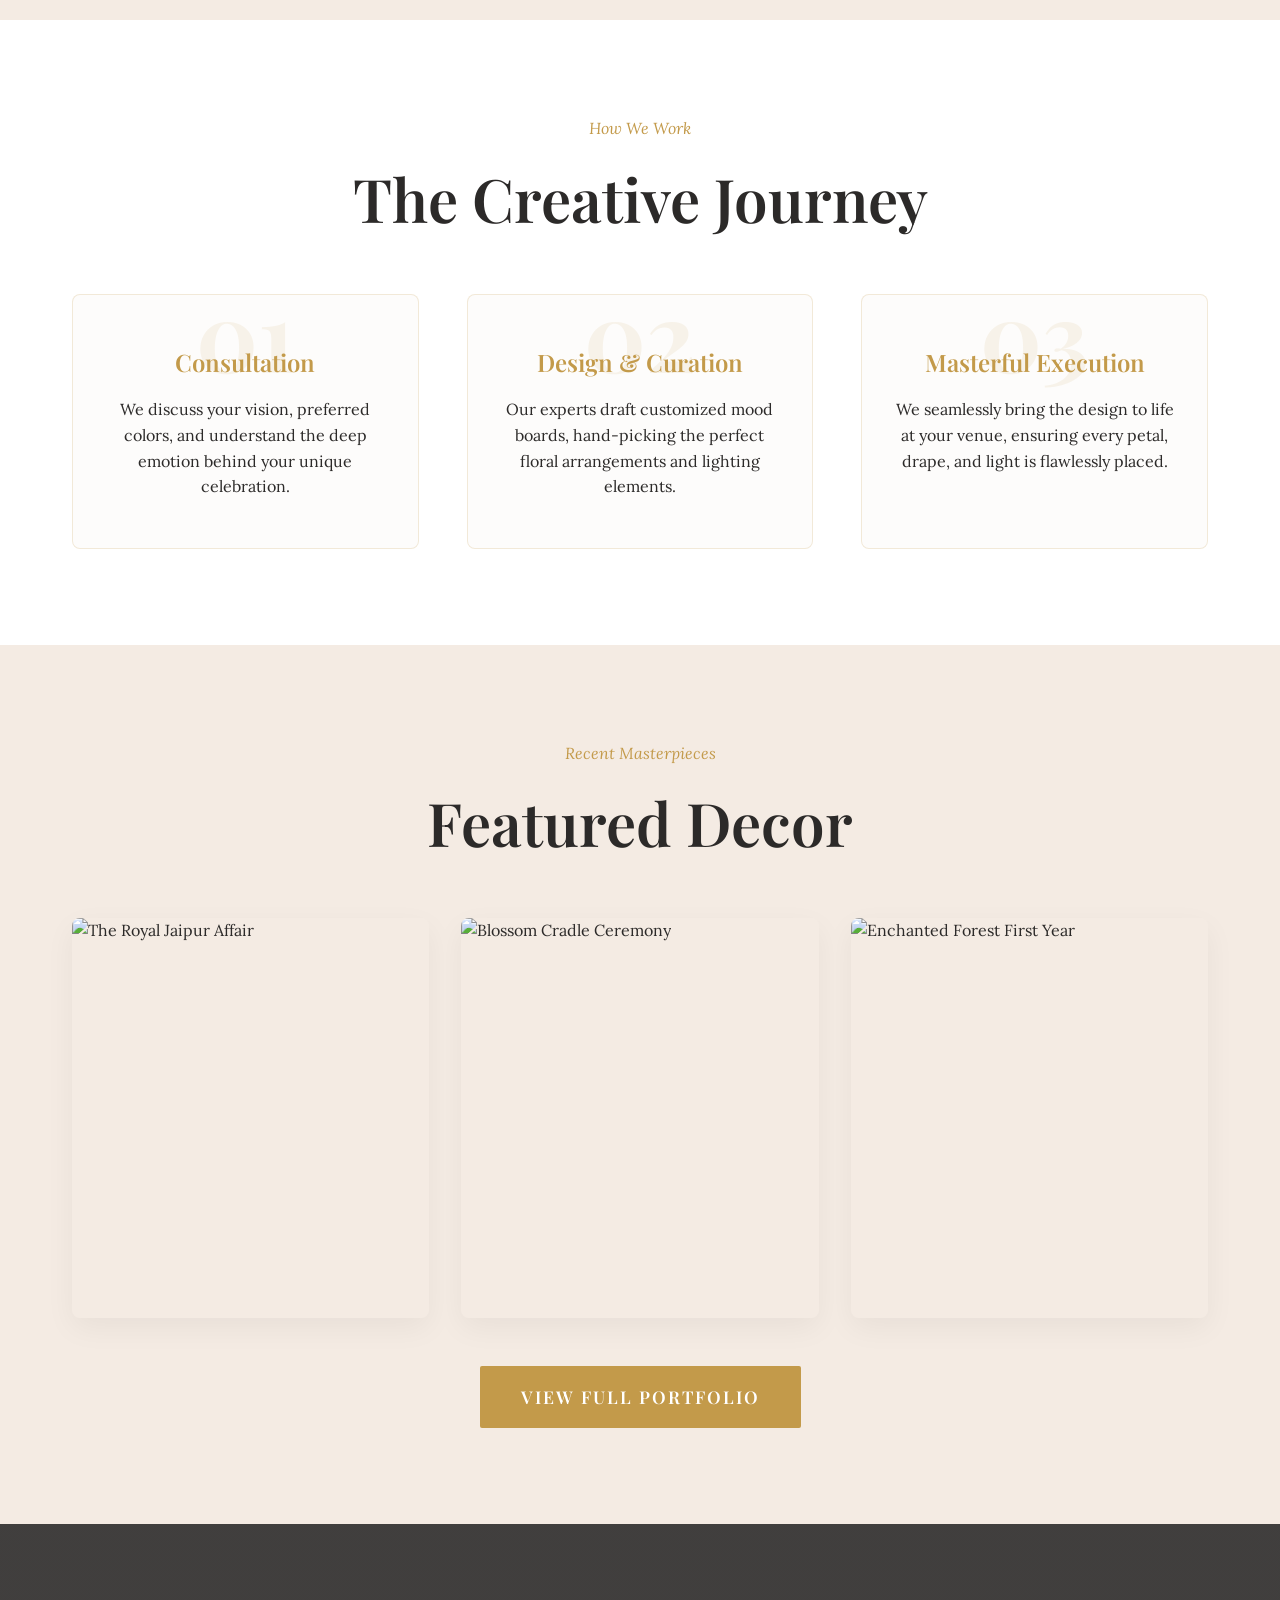
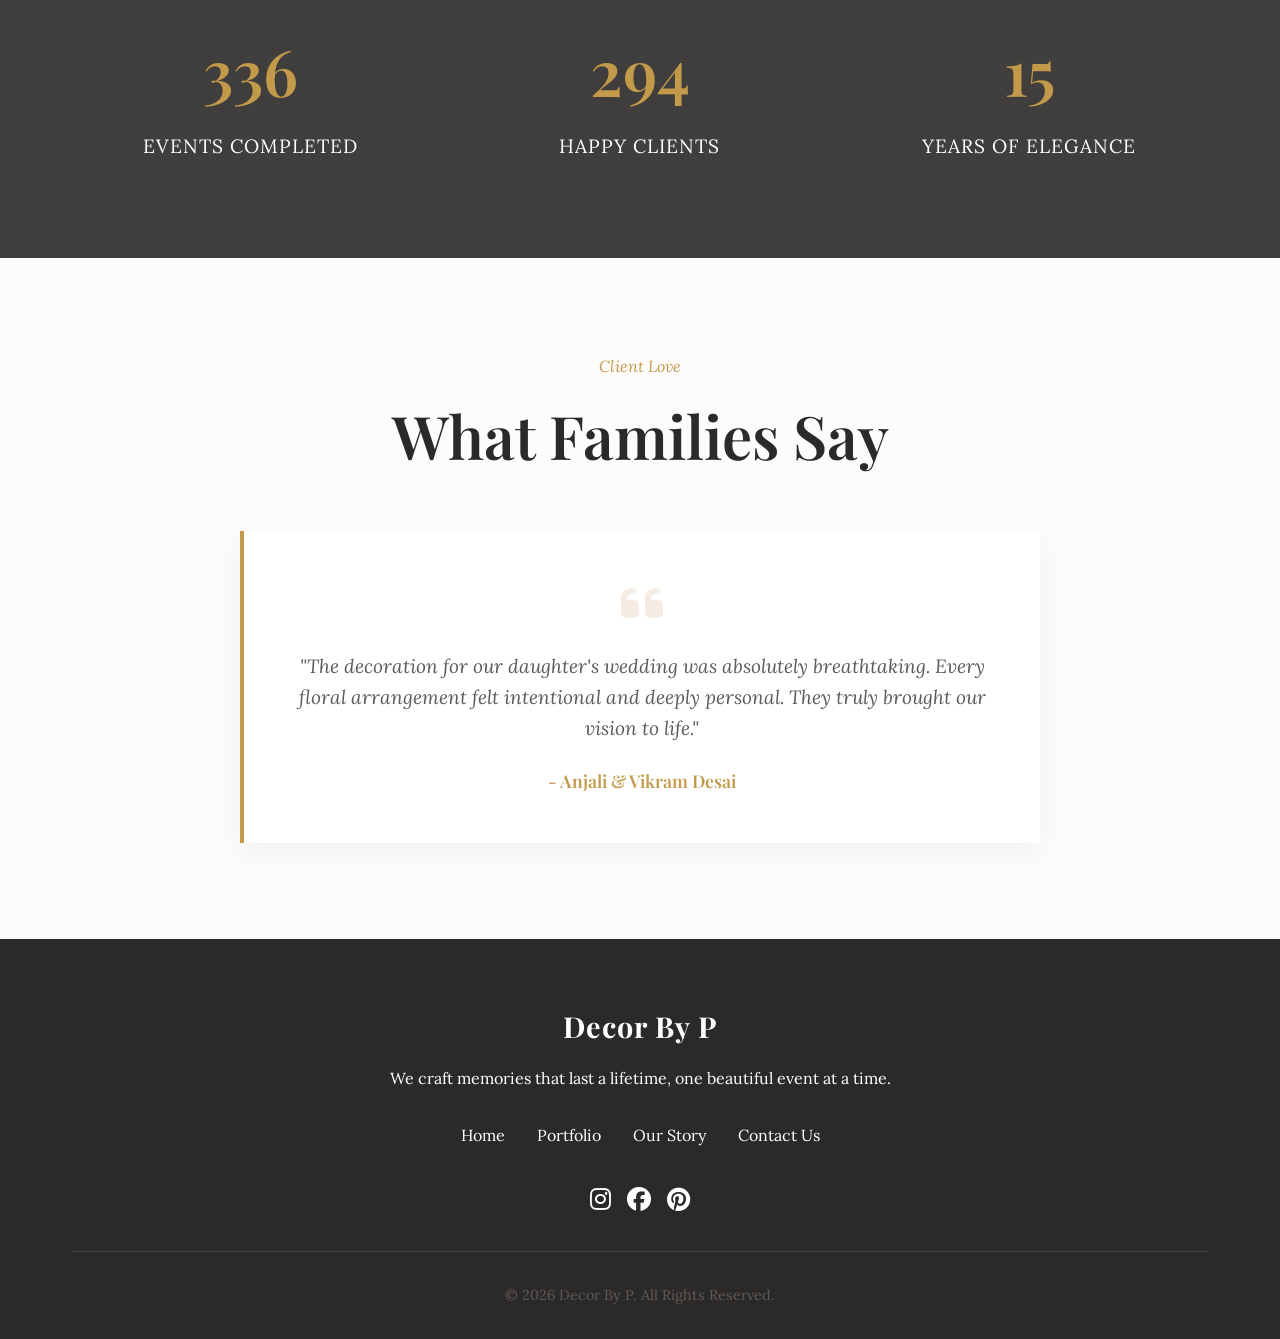
==== commit ef9a21a0: "refactor: rebrand site from Symphony Events to Decor By P" ====
--- a/index.html
+++ b/index.html
@@ -7,7 +7,7 @@
     </script>
     <meta name="viewport" content="width=device-width, initial-scale=1.0">
     <meta name="description" content="Premium event decoration for weddings, birthdays, and corporate events. Let us create unforgettable memories.">
-    <title>Symphony Events | Premium Decorations</title>
+    <title>Decor By P | Premium Decorations</title>
     <link rel="stylesheet" href="https://cdnjs.cloudflare.com/ajax/libs/font-awesome/6.4.0/css/all.min.css">
     <link rel="stylesheet" href="styles.css?v=3">
 </head>
@@ -16,7 +16,7 @@
     <!-- Navigation -->
     <header>
         <div class="nav-container">
-            <a href="index.html" class="logo">Symphony Events</a>
+            <a href="index.html" class="logo">Decor By P</a>
             <ul class="nav-links">
                 <li><a href="index.html" class="active">Home</a></li>
                 <li><a href="portfolio.html">Portfolio</a></li>
@@ -171,7 +171,7 @@
     <!-- Footer -->
     <footer>
         <div class="container">
-            <a href="index.html" class="logo">Symphony Events</a>
+            <a href="index.html" class="logo">Decor By P</a>
             <p>We craft memories that last a lifetime, one beautiful event at a time.</p>
             <div class="footer-links">
                 <a href="index.html">Home</a>
@@ -185,7 +185,7 @@
                 <a href="#"><i class="fab fa-pinterest"></i></a>
             </div>
             <div class="copyright">
-                &copy; <script>document.write(new Date().getFullYear())</script> Symphony Events. All Rights Reserved.
+                &copy; <script>document.write(new Date().getFullYear())</script> Decor By P. All Rights Reserved.
             </div>
         </div>
     </footer>
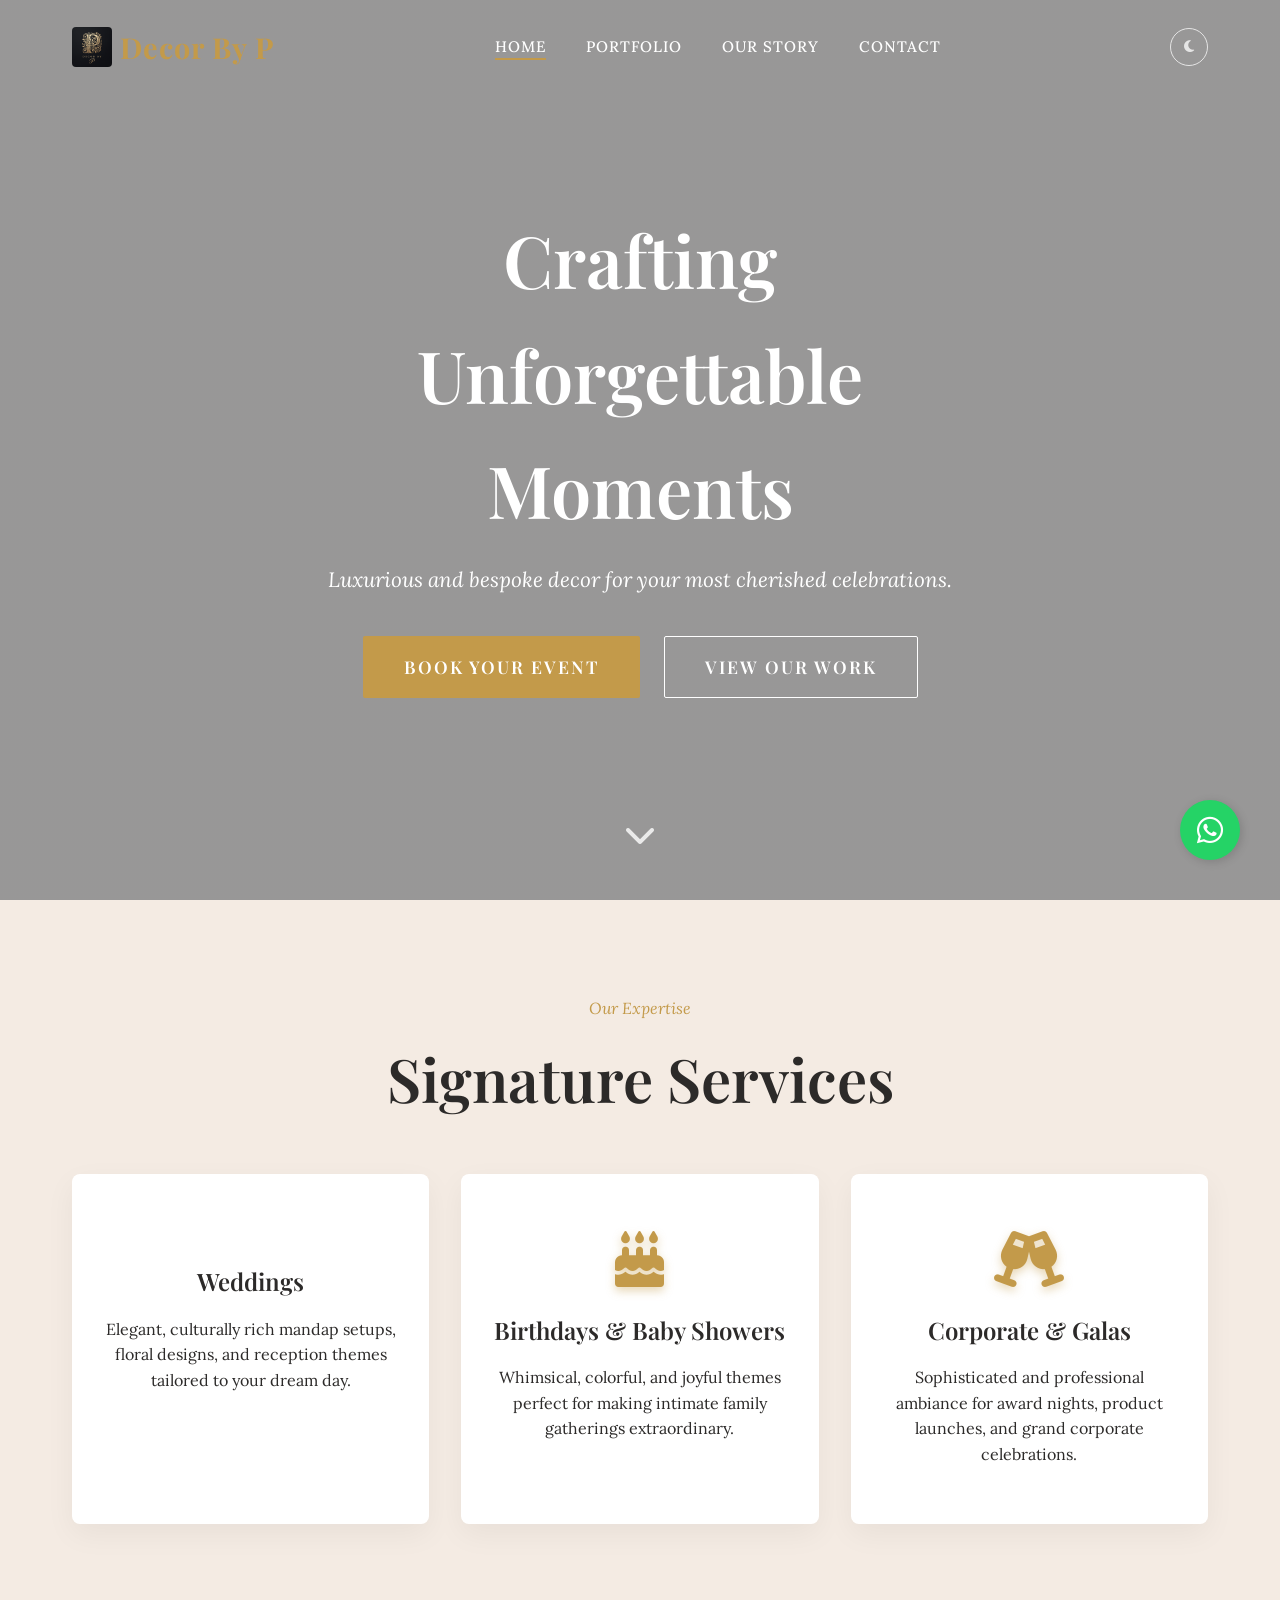
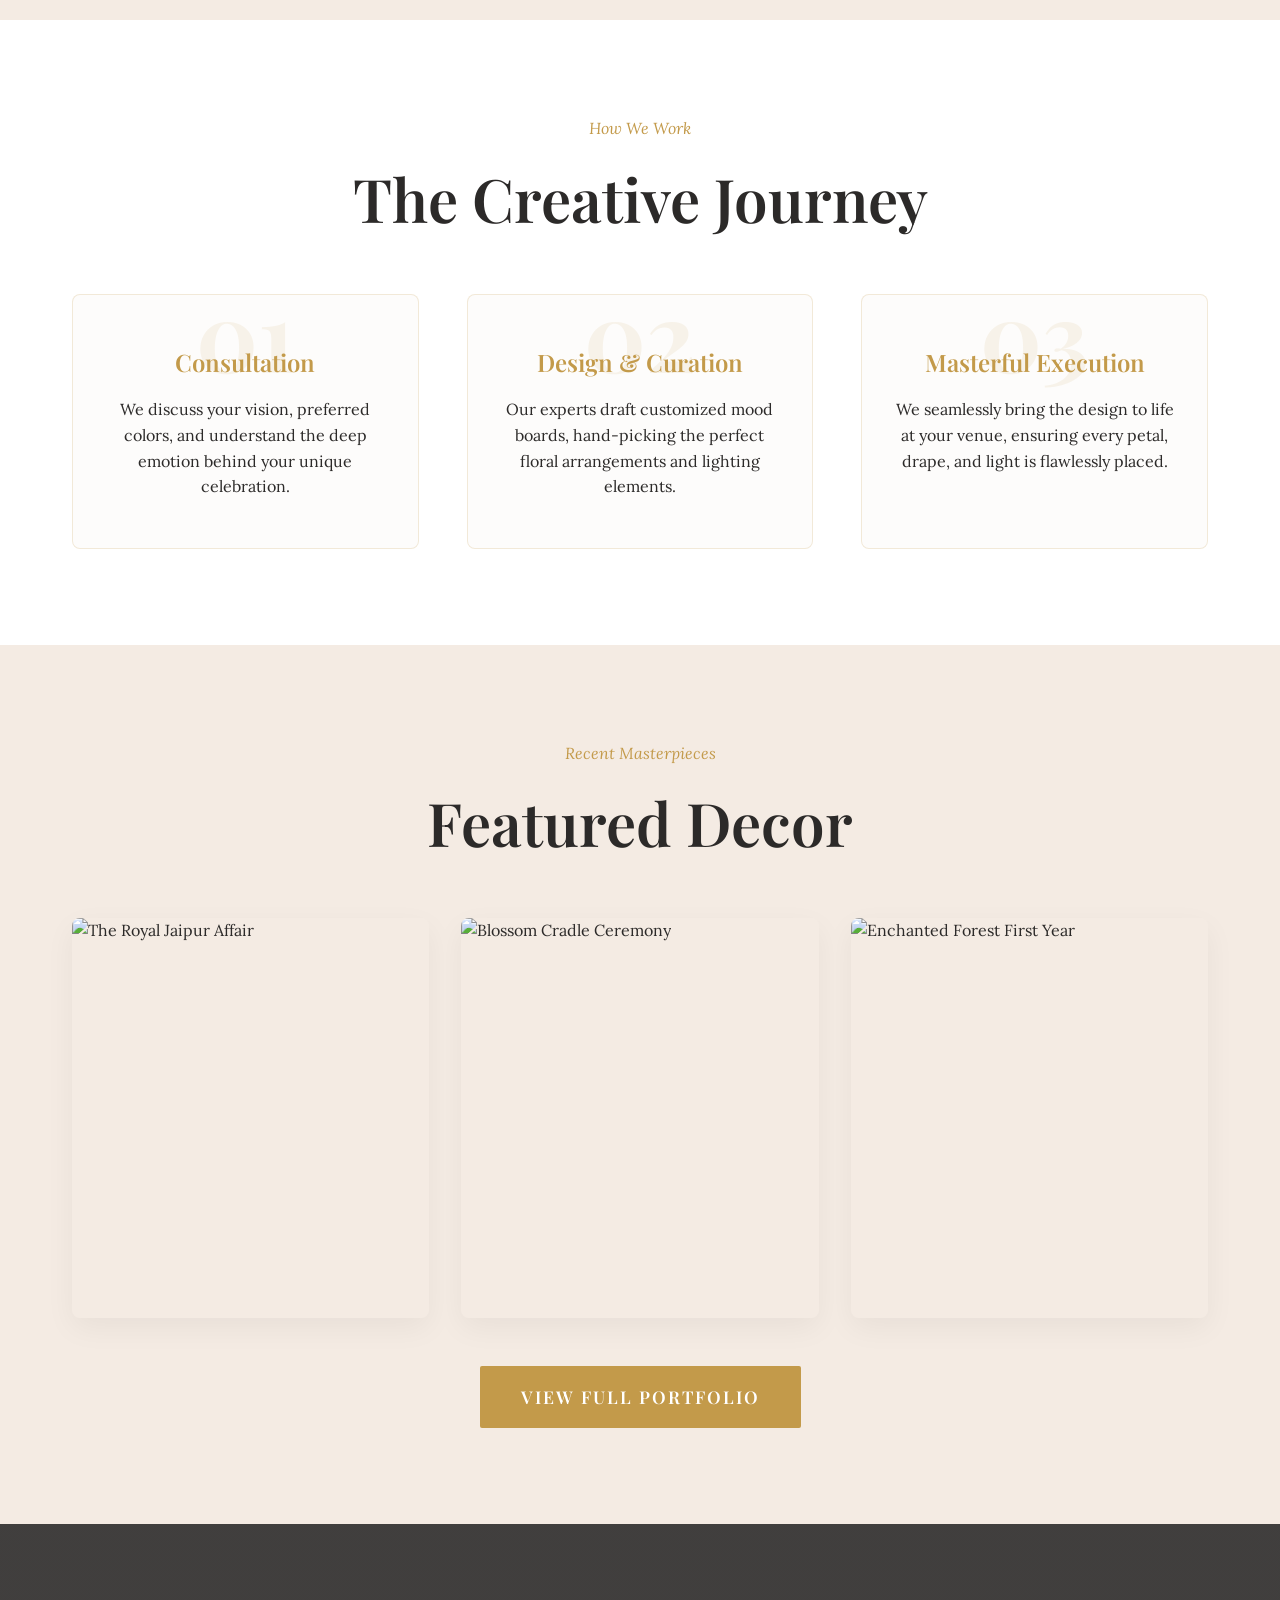
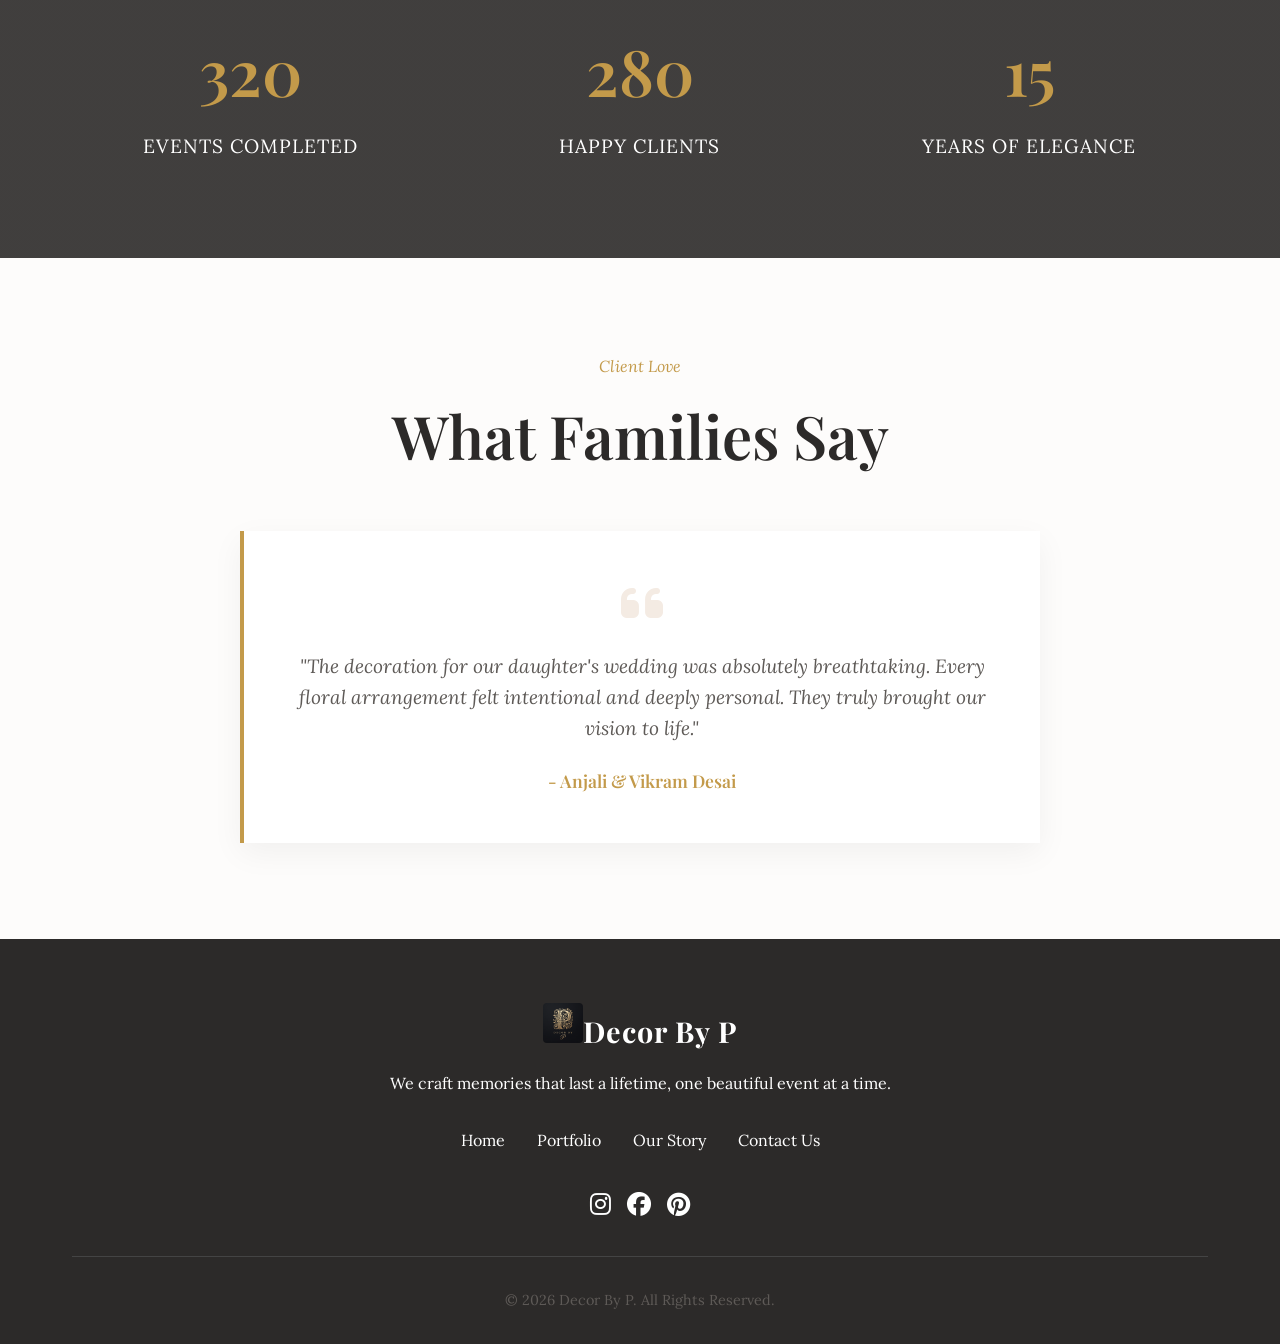
==== commit 7762333d: "feat: rebrand to Decor By P and add new logo" ====
--- a/index.html
+++ b/index.html
@@ -16,7 +16,7 @@
     <!-- Navigation -->
     <header>
         <div class="nav-container">
-            <a href="index.html" class="logo">Decor By P</a>
+            <a href="index.html" class="logo"><img src="logo.png" alt="Decor By P" class="logo-img">Decor By P</a>
             <ul class="nav-links">
                 <li><a href="index.html" class="active">Home</a></li>
                 <li><a href="portfolio.html">Portfolio</a></li>
@@ -171,7 +171,7 @@
     <!-- Footer -->
     <footer>
         <div class="container">
-            <a href="index.html" class="logo">Decor By P</a>
+            <a href="index.html" class="logo"><img src="logo.png" alt="Decor By P" class="logo-img">Decor By P</a>
             <p>We craft memories that last a lifetime, one beautiful event at a time.</p>
             <div class="footer-links">
                 <a href="index.html">Home</a>
--- a/styles.css
+++ b/styles.css
@@ -143,6 +143,15 @@
   font-weight: 700;
   color: var(--primary-gold);
   letter-spacing: 1px;
+  display: flex;
+  align-items: center;
+  gap: 0.5rem;
+}
+
+.logo-img {
+  height: 40px;
+  object-fit: contain;
+  border-radius: 4px;
 }
 
 .nav-links {
